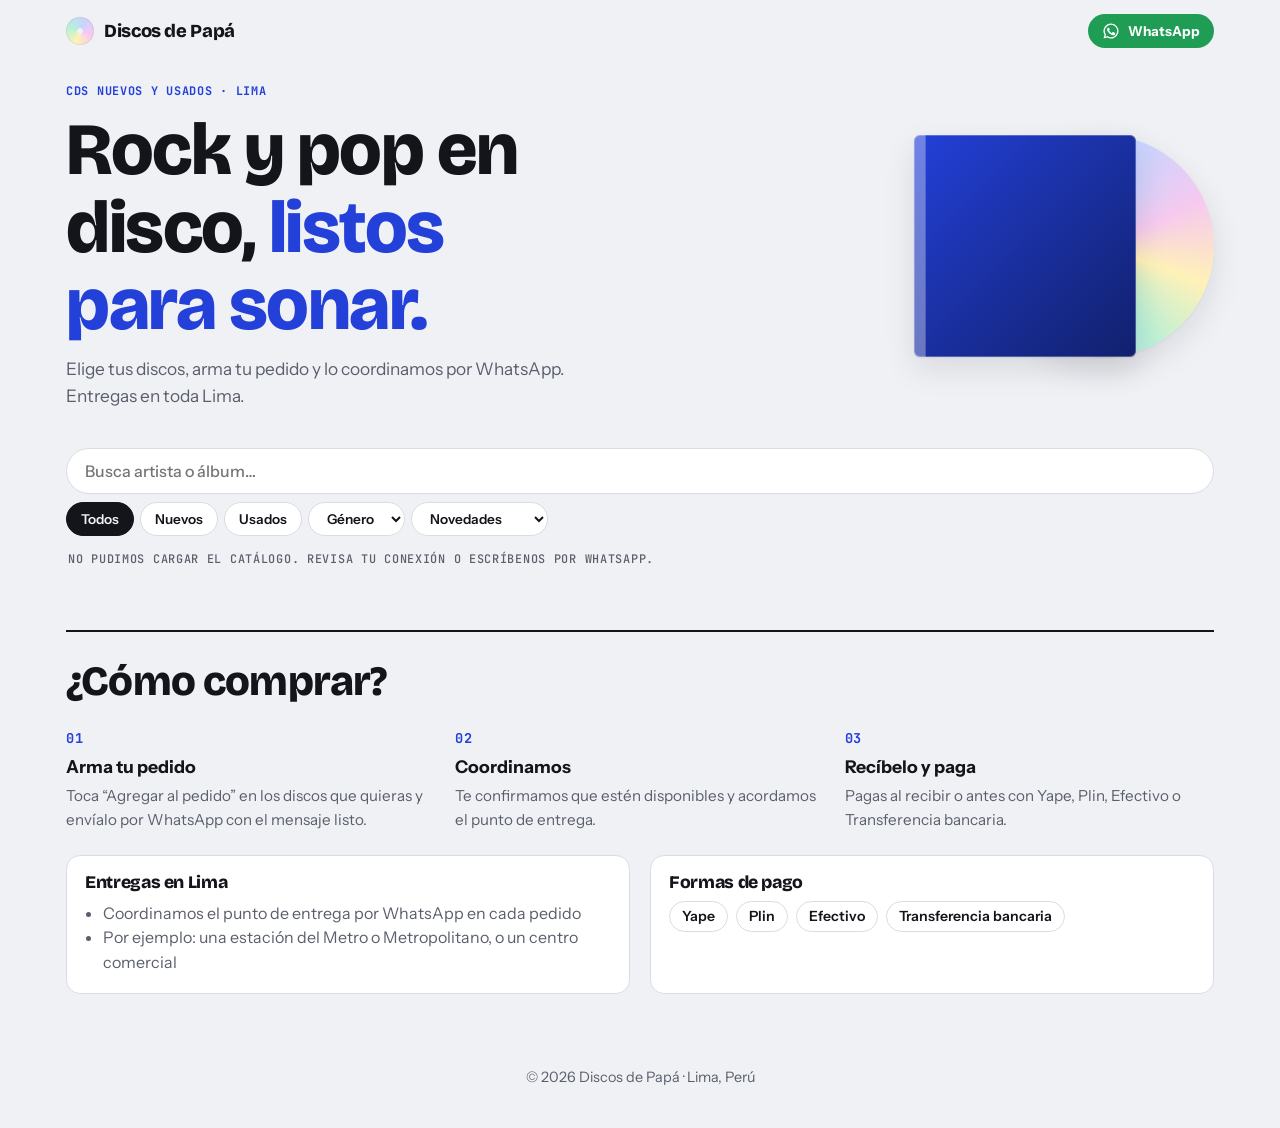
==== index.html @ 07dfa1f9 "Nuevo diseño: tienda limpia con ficha del disco en 3D Co-Authored-By: Claude Opus 5.5 <noreply@anthr" ====
<!doctype html>
<html lang="es">
<head>
  <meta charset="utf-8">
  <meta name="viewport" content="width=device-width, initial-scale=1, viewport-fit=cover">
  <title>Discos de Papá · CDs en Lima</title>
  <meta name="description" content="CDs nuevos y usados de rock y pop en Lima. Arma tu pedido y lo coordinamos por WhatsApp. Yape, Plin, efectivo o transferencia.">
  <link rel="preconnect" href="https://fonts.googleapis.com">
  <link rel="preconnect" href="https://fonts.gstatic.com" crossorigin>
  <link href="https://fonts.googleapis.com/css2?family=Bricolage+Grotesque:opsz,wght@12..96,600;12..96,800&family=Instrument+Sans:wght@400;500;600;700&family=JetBrains+Mono:wght@500;700&display=swap" rel="stylesheet">
  <link rel="stylesheet" href="styles.css">
</head>
<body>

  <!-- ===== BARRA SUPERIOR ===== -->
  <header class="barra">
    <a class="marca" href="./">
      <span class="marca__cd" aria-hidden="true"></span>
      <span id="nombre-tienda">Discos de Papá</span>
    </a>
    <a id="btn-whatsapp-hero" class="btn btn--wa btn--chico" target="_blank" rel="noopener">WhatsApp</a>
  </header>

  <!-- ===== PORTADA ===== -->
  <section class="intro">
    <div class="intro__texto">
      <p class="mono intro__eyebrow">CDs nuevos y usados · Lima</p>
      <h1>Rock y pop en disco, <em>listos para sonar.</em></h1>
      <p id="lema" class="intro__lema"></p>
    </div>
    <!-- Estuche abierto con el CD saliendo: solo decoración -->
    <div class="intro__arte" aria-hidden="true">
      <div class="arte__estuche"></div>
      <div class="arte__cd"></div>
    </div>
  </section>

  <main>
    <!-- ===== BUSCADOR Y FILTROS ===== -->
    <section class="filtros" aria-label="Buscar y filtrar">
      <input id="buscar" type="search" placeholder="Busca artista o álbum…" autocomplete="off" aria-label="Buscar disco">
      <div class="filtros__fila">
        <div class="chips" role="group" aria-label="Estado">
          <button class="chip is-active" data-estado="">Todos</button>
          <button class="chip" data-estado="Nuevo">Nuevos</button>
          <button class="chip" data-estado="Usado">Usados</button>
        </div>
        <select id="genero" aria-label="Género">
          <option value="">Género</option>
        </select>
        <select id="orden" aria-label="Ordenar">
          <option value="novedad">Novedades</option>
          <option value="precio-asc">Precio ↑</option>
          <option value="precio-desc">Precio ↓</option>
          <option value="artista">Artista A–Z</option>
          <option value="anio">Más antiguos</option>
        </select>
      </div>
    </section>
    <p id="contador" class="contador mono"></p>

    <!-- ===== CATÁLOGO ===== -->
    <section id="catalogo" class="catalogo" aria-live="polite"></section>

    <!-- Si no está el disco: el cliente pide que le avisen cuando llegue -->
    <div id="vacio" class="vacio" hidden>
      <h3 id="vacio-titulo">No lo tenemos ahora</h3>
      <p id="vacio-texto">Déjanos tu nombre y te avisamos por WhatsApp apenas llegue.</p>
      <form id="form-aviso" class="aviso">
        <input id="aviso-nombre" placeholder="Tu nombre" autocomplete="given-name" aria-label="Tu nombre">
        <button type="submit" class="btn btn--wa">Avísame cuando llegue</button>
      </form>
    </div>

    <!-- ===== CÓMO COMPRAR ===== -->
    <section class="como" aria-labelledby="como-titulo">
      <h2 id="como-titulo">¿Cómo comprar?</h2>
      <ol class="pasos">
        <li><span class="mono">01</span><strong>Arma tu pedido</strong><p>Toca “Agregar al pedido” en los discos que quieras y envíalo por WhatsApp con el mensaje listo.</p></li>
        <li><span class="mono">02</span><strong>Coordinamos</strong><p>Te confirmamos que estén disponibles y acordamos el punto de entrega.</p></li>
        <li><span class="mono">03</span><strong>Recíbelo y paga</strong><p id="pagos-texto"></p></li>
      </ol>
      <div class="info">
        <div>
          <h3>Entregas en Lima</h3>
          <ul id="puntos"></ul>
        </div>
        <div>
          <h3>Formas de pago</h3>
          <ul id="pagos" class="tags"></ul>
        </div>
      </div>
    </section>
  </main>

  <footer class="pie">
    <p id="pie-nombre"></p>
    <p id="redes" class="redes"></p>
  </footer>

  <!-- ===== FICHA DEL DISCO (con el estuche en 3D) ===== -->
  <dialog id="ficha" class="ficha" aria-labelledby="ficha-album">
    <button type="button" id="ficha-cerrar" class="ficha__cerrar" aria-label="Cerrar">×</button>
    <div class="ficha__escena">
      <div id="escena" class="escena">
        <div id="estuche" class="estuche">
          <div class="cara cara--frente"><div class="tapa" id="tapa-frente"></div><span class="bisagra"></span></div>
          <div class="cara cara--atras">
            <div class="contra">
              <b id="contra-titulo"></b>
              <ol id="contra-canciones"></ol>
              <div class="contra__barras"><span class="barras"></span><span id="contra-codigo" class="mono"></span></div>
            </div>
          </div>
          <div class="cara cara--lomo-izq"><span id="lomo-texto"></span></div>
          <div class="cara cara--lomo-der"></div>
          <div class="cara cara--arriba"></div>
          <div class="cara cara--abajo"></div>
          <div id="cd3d" class="cd3d"><div class="cd3d__disco"><div class="cd3d__etiqueta" id="cd-etiqueta"></div></div></div>
        </div>
      </div>
      <div class="ficha__controles">
        <button type="button" id="btn-girar" class="btn btn--linea btn--chico">Ver contraportada</button>
        <button type="button" id="btn-sacar" class="btn btn--linea btn--chico">Sacar el disco</button>
      </div>
      <p class="ficha__pista mono">Arrastra para girar la caja</p>
    </div>

    <div class="ficha__info">
      <div class="ficha__etiquetas" id="ficha-etiquetas"></div>
      <h2 id="ficha-album"></h2>
      <p id="ficha-artista" class="ficha__artista"></p>
      <dl id="ficha-datos" class="ficha__datos"></dl>
      <p id="ficha-detalle" class="ficha__detalle"></p>
      <div class="ficha__compra">
        <span id="ficha-precio" class="ficha__precio"></span>
        <button type="button" id="ficha-agregar" class="btn btn--agregar"></button>
      </div>
      <a id="ficha-preguntar" class="ficha__preguntar" target="_blank" rel="noopener">Preguntar por este disco en WhatsApp</a>
      <section class="canciones" aria-labelledby="canciones-titulo">
        <h3 id="canciones-titulo">Canciones</h3>
        <p id="canciones-estado" class="canciones__estado"></p>
        <ol id="canciones" class="canciones__lista"></ol>
      </section>
    </div>
  </dialog>

  <!-- ===== MI PEDIDO ===== -->
  <!-- Barra fija que aparece cuando hay discos en el pedido -->
  <div id="barra-pedido" class="barra-pedido" hidden>
    <span><b id="pedido-cuenta"></b><small id="pedido-total"></small></span>
    <button type="button" id="btn-ver-pedido" class="btn btn--wa">Ver mi pedido</button>
  </div>

  <!-- Resumen antes de enviarlo por WhatsApp -->
  <dialog id="resumen" class="resumen" aria-labelledby="resumen-titulo">
    <div class="resumen__cabeza">
      <h2 id="resumen-titulo">Tu pedido</h2>
      <button type="button" id="resumen-cerrar" class="resumen__cerrar" aria-label="Cerrar">×</button>
    </div>
    <ul id="lineas" class="lineas"></ul>
    <div class="total"><span id="total-nota">Total</span><b id="total-monto"></b></div>
    <fieldset id="formas" class="formas">
      <legend>¿Cómo quieres pagar?</legend>
    </fieldset>
    <p class="aviso-pago">Primero te confirmamos por WhatsApp que los discos estén disponibles. Recién ahí pagas, así nunca pagas por uno que ya se vendió.</p>
    <a id="btn-enviar" class="btn btn--wa resumen__enviar" target="_blank" rel="noopener">Enviar pedido por WhatsApp</a>
  </dialog>

  <!-- Orden importante: primero configuración y datos, luego la lógica -->
  <script src="config.js"></script>
  <script src="discos.js"></script>
  <script src="app.js"></script>
</body>
</html>
---- styles.css ----
/* ============================================================
   ESTILOS · tienda de discos limpia y moderna
   Idea: cada disco es un estuche de CD; el precio va como sticker
   amarillo sobre la portada, como en las bateas de una disquería.
   Los colores están en variables: cambias uno aquí y cambia en toda la página.
   ============================================================ */

:root {
  --papel: #eff1f5;        /* fondo: gris frío, como el plástico de un estuche */
  --superficie: #ffffff;
  --tinta: #14151b;
  --tinta-2: #5a5f6c;
  --linea: #d9dce4;
  --cobalto: #2340d9;      /* acento */
  --cobalto-suave: #e2e7ff;
  --sticker: #ffd23f;      /* sticker de precio */
  --sticker-tinta: #1d1700;
  --usado: #c2410c;
  --usado-suave: #ffe8dc;
  --nuevo: #127a4a;
  --nuevo-suave: #d8f3e4;
  --wa: #1f9d55;
  --wa-hover: #188247;
  --velo: rgb(20 21 27 / .55);
  --sombra: 0 1px 2px rgb(20 21 27 / .06), 0 12px 32px rgb(20 21 27 / .10);

  --f-display: "Bricolage Grotesque", "Arial Black", system-ui, sans-serif;
  --f-texto: "Instrument Sans", system-ui, -apple-system, "Segoe UI", sans-serif;
  --f-mono: "JetBrains Mono", ui-monospace, Consolas, monospace;
  --radio: 14px;
  --ancho: 1180px;
}

@media (prefers-color-scheme: dark) {
  :root:not([data-theme="light"]) {
    --papel: #0e0f13; --superficie: #17181f; --tinta: #eef0f4; --tinta-2: #a2a7b4; --linea: #2b2d37;
    --cobalto: #8ea2ff; --cobalto-suave: #1c2352;
    --usado: #ff9a6b; --usado-suave: #3a1d10; --nuevo: #5fd394; --nuevo-suave: #10301f;
    --velo: rgb(0 0 0 / .7);
    --sombra: 0 1px 2px rgb(0 0 0 / .4), 0 12px 32px rgb(0 0 0 / .4);
    color-scheme: dark;
  }
}
:root[data-theme="dark"] {
  --papel: #0e0f13; --superficie: #17181f; --tinta: #eef0f4; --tinta-2: #a2a7b4; --linea: #2b2d37;
  --cobalto: #8ea2ff; --cobalto-suave: #1c2352;
  --usado: #ff9a6b; --usado-suave: #3a1d10; --nuevo: #5fd394; --nuevo-suave: #10301f;
  --velo: rgb(0 0 0 / .7);
  --sombra: 0 1px 2px rgb(0 0 0 / .4), 0 12px 32px rgb(0 0 0 / .4);
  color-scheme: dark;
}

* { box-sizing: border-box; }
[hidden] { display: none !important; }

body {
  margin: 0;
  background: var(--papel);
  color: var(--tinta);
  font: 400 1rem/1.55 var(--f-texto);
}
h1, h2, h3 { font-family: var(--f-display); font-weight: 800; line-height: 1.05; letter-spacing: -.02em; text-wrap: balance; margin: 0; }
p { margin: 0; }
:focus-visible { outline: 3px solid var(--cobalto); outline-offset: 2px; border-radius: 6px; }
.mono { font-family: var(--f-mono); font-size: .74rem; font-weight: 500; letter-spacing: .06em; text-transform: uppercase; }

/* ---------- Botones ---------- */
.btn {
  display: inline-flex;
  align-items: center;
  justify-content: center;
  gap: 8px;
  border: 0;
  border-radius: 999px;
  padding: 12px 20px;
  font: 700 .95rem var(--f-texto);
  text-decoration: none;
  cursor: pointer;
  white-space: nowrap;
}
.btn--chico { padding: 8px 14px; font-size: .85rem; }
.btn--wa { background: var(--wa); color: #fff; }
.btn--wa:hover { background: var(--wa-hover); }
.btn--wa::before {
  content: "";
  width: 18px; height: 18px;
  flex: 0 0 auto;
  background: currentColor;
  -webkit-mask: url("data:image/svg+xml,%3Csvg xmlns='http://www.w3.org/2000/svg' viewBox='0 0 24 24'%3E%3Cpath d='M12 2a10 10 0 0 0-8.6 15.1L2 22l5-1.3A10 10 0 1 0 12 2Zm0 18.2a8.2 8.2 0 0 1-4.2-1.2l-.3-.2-3 .8.8-2.9-.2-.3A8.2 8.2 0 1 1 12 20.2Zm4.5-6.1c-.2-.1-1.5-.7-1.7-.8-.2-.1-.4-.1-.6.1l-.8 1c-.1.2-.3.2-.5.1a6.7 6.7 0 0 1-3.3-2.9c-.2-.4.2-.4.7-1.3.1-.2 0-.3 0-.4l-.8-1.8c-.2-.5-.4-.4-.6-.4h-.5a1 1 0 0 0-.7.3 3 3 0 0 0-.9 2.2 5.2 5.2 0 0 0 1.1 2.8 11.9 11.9 0 0 0 4.6 4c1.7.7 2.4.8 3.2.7.5-.1 1.5-.6 1.8-1.2.2-.6.2-1.1.1-1.2l-.3-.3Z'/%3E%3C/svg%3E") center / contain no-repeat;
          mask: url("data:image/svg+xml,%3Csvg xmlns='http://www.w3.org/2000/svg' viewBox='0 0 24 24'%3E%3Cpath d='M12 2a10 10 0 0 0-8.6 15.1L2 22l5-1.3A10 10 0 1 0 12 2Zm0 18.2a8.2 8.2 0 0 1-4.2-1.2l-.3-.2-3 .8.8-2.9-.2-.3A8.2 8.2 0 1 1 12 20.2Zm4.5-6.1c-.2-.1-1.5-.7-1.7-.8-.2-.1-.4-.1-.6.1l-.8 1c-.1.2-.3.2-.5.1a6.7 6.7 0 0 1-3.3-2.9c-.2-.4.2-.4.7-1.3.1-.2 0-.3 0-.4l-.8-1.8c-.2-.5-.4-.4-.6-.4h-.5a1 1 0 0 0-.7.3 3 3 0 0 0-.9 2.2 5.2 5.2 0 0 0 1.1 2.8 11.9 11.9 0 0 0 4.6 4c1.7.7 2.4.8 3.2.7.5-.1 1.5-.6 1.8-1.2.2-.6.2-1.1.1-1.2l-.3-.3Z'/%3E%3C/svg%3E") center / contain no-repeat;
}
.btn--linea { background: transparent; color: var(--tinta); box-shadow: inset 0 0 0 1.5px var(--linea); }
.btn--linea:hover { box-shadow: inset 0 0 0 1.5px var(--tinta); }
.btn--agregar { background: var(--tinta); color: var(--papel); }
.btn--agregar[aria-pressed="true"] { background: var(--nuevo); color: #fff; }

/* ---------- Barra superior ---------- */
.barra {
  max-width: var(--ancho);
  margin: 0 auto;
  padding: 14px 16px;
  display: flex;
  align-items: center;
  justify-content: space-between;
  gap: 12px;
}
.marca { display: flex; align-items: center; gap: 10px; color: var(--tinta); text-decoration: none; font: 800 1.15rem var(--f-display); letter-spacing: -.02em; }
.marca__cd {
  width: 28px; height: 28px; border-radius: 50%;
  background:
    radial-gradient(circle, var(--papel) 0 14%, transparent 15%),
    conic-gradient(from 20deg, #c8d4ff, #f6c9ef, #fff1b8, #b7f0d8, #c8d4ff);
  box-shadow: inset 0 0 0 1px rgb(0 0 0 / .08);
}

/* ---------- Portada ---------- */
.intro {
  max-width: var(--ancho);
  margin: 0 auto;
  padding: 20px 16px 28px;
  display: grid;
  grid-template-columns: minmax(0, 1fr) auto;
  gap: 32px;
  align-items: center;
}
.intro__texto { display: grid; gap: 12px; min-width: 0; }
.intro__eyebrow { color: var(--cobalto); font-weight: 700; }
.intro h1 { font-size: clamp(2.2rem, 6.4vw, 4.6rem); max-width: 14ch; }
.intro h1 em { font-style: normal; color: var(--cobalto); }
.intro__lema { color: var(--tinta-2); font-size: 1.08rem; max-width: 46ch; }

/* Estuche con el CD asomándose (decorativo) */
.intro__arte { position: relative; width: clamp(150px, 28vw, 300px); aspect-ratio: 1.35; }
.arte__estuche, .arte__cd { position: absolute; top: 0; aspect-ratio: 1; height: 100%; }
.arte__estuche {
  left: 0; z-index: 1; border-radius: 6px;
  background:
    linear-gradient(90deg, rgb(255 255 255 / .35) 0 5%, transparent 5.5%),
    linear-gradient(135deg, var(--cobalto), color-mix(in srgb, var(--cobalto) 50%, #000));
  box-shadow: var(--sombra), inset 0 0 0 1px rgb(255 255 255 / .25);
}
.arte__cd {
  right: 0; border-radius: 50%;
  background:
    radial-gradient(circle, var(--papel) 0 7%, rgb(255 255 255 / .8) 7.5% 9%, transparent 9.5%),
    radial-gradient(circle, transparent 0 15%, rgb(255 255 255 / .5) 15.5% 16.5%, transparent 17%),
    conic-gradient(from 20deg, #c8d4ff, #f6c9ef, #fff1b8, #b7f0d8, #b9d3ff, #f2c4ff, #ffe7a8, #bdf2e4, #c8d4ff);
  box-shadow: var(--sombra);
  animation: girar 10s linear infinite;
}
@keyframes girar { to { transform: rotate(360deg); } }

/* ---------- Filtros ---------- */
main { max-width: var(--ancho); margin: 0 auto; padding-inline: 16px; }

.filtros {
  position: sticky;
  top: env(safe-area-inset-top, 0px);
  z-index: 5;
  display: grid;
  gap: 8px;
  padding-block: 10px;
  background: var(--papel);
}
#buscar {
  width: 100%;
  padding: 12px 18px;
  font: 500 1rem var(--f-texto);
  color: var(--tinta);
  background: var(--superficie);
  border: 1.5px solid var(--linea);
  border-radius: 999px;
  outline: none;
}
#buscar:focus { border-color: var(--cobalto); }
/* En el celular la fila de filtros se desliza de lado en vez de ocupar media pantalla */
.filtros__fila { display: flex; gap: 6px; overflow-x: auto; scrollbar-width: none; }
.filtros__fila::-webkit-scrollbar { display: none; }
.chips { display: flex; gap: 6px; }
.chip, select {
  flex: 0 0 auto;
  font: 600 .85rem var(--f-texto);
  color: var(--tinta);
  background: var(--superficie);
  border: 1.5px solid var(--linea);
  border-radius: 999px;
  padding: 7px 14px;
  cursor: pointer;
}
.chip.is-active { background: var(--tinta); color: var(--papel); border-color: var(--tinta); }
.contador { color: var(--tinta-2); padding: 4px 2px 0; }

/* ---------- Catálogo ---------- */
.catalogo {
  display: grid;
  grid-template-columns: repeat(auto-fill, minmax(190px, 1fr));
  gap: 28px 18px;
  padding-block: 14px 48px;
}

.disco { display: flex; flex-direction: column; gap: 10px; min-width: 0; }

/* El estuche: la portada con el CD escondido detrás */
.disco__abrir {
  position: relative;
  display: block;
  padding: 0;
  border: 0;
  background: none;
  cursor: pointer;
  text-align: left;
}
.disco__cd {
  position: absolute;
  inset: 4%;
  border-radius: 50%;
  background:
    radial-gradient(circle, var(--papel) 0 8%, transparent 8.5%),
    conic-gradient(from 20deg, #c8d4ff, #f6c9ef, #fff1b8, #b7f0d8, #c8d4ff, #f2c4ff, #ffe7a8, #c8d4ff);
  transition: transform .35s ease;
}
.disco__abrir:hover .disco__cd, .disco__abrir:focus-visible .disco__cd { transform: translateX(16%) rotate(40deg); }

.portada {
  position: relative;
  aspect-ratio: 1;
  max-width: 100%;
  display: grid;
  place-items: center;
  padding: 14px;
  overflow: hidden;
  border-radius: 4px;
  text-align: center;
  color: #fff;
  font: 800 1.05rem/1.1 var(--f-display);
  /* --h lo pone app.js para que cada portada provisional tenga su color */
  background: linear-gradient(135deg, hsl(var(--h, 220) 55% 45%), hsl(calc(var(--h, 220) + 40) 50% 22%));
  box-shadow: 0 1px 2px rgb(0 0 0 / .1), 0 8px 20px rgb(20 21 27 / .14);
  transition: transform .35s ease;
}
/* Brillo del plástico y bisagra del estuche */
.portada::after {
  content: "";
  position: absolute;
  inset: 0;
  z-index: 2;
  background:
    linear-gradient(90deg, rgb(255 255 255 / .22) 0 4%, rgb(0 0 0 / .12) 4% 4.6%, transparent 4.6%),
    linear-gradient(125deg, rgb(255 255 255 / .22), transparent 38%);
  pointer-events: none;
}
.disco__abrir:hover .portada { transform: translateX(-4%); }
.portada img {
  position: absolute;
  inset: 0;
  width: 100%;
  height: 100%;
  object-fit: cover;
  opacity: 0;
  transition: opacity .3s;
}
.portada img.is-loaded { opacity: 1; }

.etiquetas { position: absolute; top: 8px; left: 12%; z-index: 3; display: flex; gap: 4px; }
.etq {
  font: 700 .62rem var(--f-mono);
  letter-spacing: .05em;
  text-transform: uppercase;
  padding: 3px 7px;
  border-radius: 6px;
}
.etq--nuevo { background: var(--nuevo-suave); color: var(--nuevo); }
.etq--usado { background: var(--usado-suave); color: var(--usado); }
.etq--novedad { background: var(--sticker); color: var(--sticker-tinta); }

/* Sticker de precio, como el de las disquerías */
.sticker {
  position: absolute;
  right: 8px;
  bottom: 8px;
  z-index: 3;
  min-width: 56px;
  height: 56px;
  padding: 0 6px;
  border-radius: 50%;
  display: grid;
  place-items: center;
  background: var(--sticker);
  color: var(--sticker-tinta);
  font: 800 .95rem var(--f-display);
  letter-spacing: -.02em;
  transform: rotate(-8deg);
  box-shadow: 0 3px 8px rgb(0 0 0 / .25);
}
.sticker--consultar { font: 700 .56rem var(--f-mono); text-transform: uppercase; letter-spacing: .02em; }

.disco__info { display: grid; gap: 2px; min-width: 0; }
.disco__album {
  margin: 0;
  font: 700 1rem/1.25 var(--f-texto);
  letter-spacing: 0;
  cursor: pointer;
}
.disco__artista { color: var(--tinta-2); font-size: .9rem; }
.disco__meta { color: var(--tinta-2); margin-top: 2px; }
.disco .btn--agregar { width: 100%; padding: 10px 14px; font-size: .88rem; }

.vacio { text-align: center; padding: 24px 0 56px; color: var(--tinta-2); display: grid; gap: 10px; justify-items: center; }
.vacio h3 { color: var(--tinta); font-size: 1.5rem; }
.aviso { display: flex; flex-wrap: wrap; justify-content: center; gap: 10px; margin-top: 4px; }
.aviso input {
  flex: 0 1 240px;
  padding: 12px 16px;
  font: 500 1rem var(--f-texto);
  color: var(--tinta);
  background: var(--superficie);
  border: 1.5px solid var(--linea);
  border-radius: 999px;
}

/* ---------- Cómo comprar ---------- */
.como {
  border-top: 2px solid var(--tinta);
  padding-block: 28px 8px;
  margin-bottom: 40px;
  display: grid;
  gap: 24px;
}
.como h2 { font-size: clamp(1.8rem, 4vw, 2.6rem); }
.pasos {
  list-style: none;
  padding: 0;
  margin: 0;
  display: grid;
  grid-template-columns: repeat(auto-fit, minmax(220px, 1fr));
  gap: 20px;
}
.pasos li { display: grid; gap: 4px; align-content: start; }
.pasos span { color: var(--cobalto); font-weight: 700; font-size: .85rem; }
.pasos strong { font-size: 1.1rem; }
.pasos p { color: var(--tinta-2); font-size: .95rem; }

.info { display: grid; grid-template-columns: repeat(auto-fit, minmax(240px, 1fr)); gap: 20px; }
.info > div { background: var(--superficie); border: 1px solid var(--linea); border-radius: var(--radio); padding: 18px; }
.info h3 { font-size: 1.1rem; margin-bottom: 8px; }
.info ul { margin: 0; padding-left: 18px; color: var(--tinta-2); }
.tags { list-style: none; padding: 0 !important; display: flex; flex-wrap: wrap; gap: 8px; }
.tags li {
  border: 1.5px solid var(--linea);
  border-radius: 999px;
  padding: 4px 12px;
  font-weight: 600;
  font-size: .88rem;
  color: var(--tinta);
}

/* ---------- Pie ---------- */
.pie { text-align: center; padding: 24px 16px 40px; color: var(--tinta-2); font-size: .9rem; }
.redes a { color: var(--cobalto); font-weight: 600; margin: 0 8px; }

/* ============================================================
   FICHA DEL DISCO con el estuche en 3D
   ============================================================ */
.ficha {
  width: min(980px, calc(100% - 24px));
  max-height: calc(100% - 24px);
  border: 0;
  border-radius: 22px;
  padding: 0;
  background: var(--superficie);
  color: var(--tinta);
  box-shadow: var(--sombra);
}
.ficha[open] { display: grid; grid-template-columns: minmax(0, 1fr) minmax(0, 1fr); }
.ficha::backdrop { background: var(--velo); backdrop-filter: blur(4px); }
.ficha__cerrar {
  position: absolute; top: 10px; right: 12px; z-index: 10;
  width: 40px; height: 40px; border-radius: 50%;
  border: 0; background: var(--superficie); color: var(--tinta);
  font-size: 1.6rem; line-height: 1; cursor: pointer;
  box-shadow: 0 0 0 1px var(--linea);
}

.ficha__escena {
  background:
    radial-gradient(circle at 50% 45%, color-mix(in srgb, var(--cobalto) 22%, var(--papel)), var(--papel) 70%);
  display: grid;
  justify-items: center;
  align-content: center;
  gap: 14px;
  padding: 48px 20px 20px;
  min-width: 0;
  overflow: hidden;
}
.ficha__controles { display: flex; flex-wrap: wrap; justify-content: center; gap: 8px; position: relative; z-index: 2; }
.ficha__pista { color: var(--tinta-2); }

/* --w = lado del estuche, --d = grosor */
.escena {
  --w: min(330px, 62vw);
  --d: 16px;
  width: var(--w);
  height: var(--w);
  perspective: 1100px;
  touch-action: none;
  cursor: grab;
  user-select: none;
}
.escena:active { cursor: grabbing; }
.estuche {
  position: relative;
  width: 100%;
  height: 100%;
  transform-style: preserve-3d;
  transform: rotateX(var(--rx, -8deg)) rotateY(var(--ry, -24deg));
  transition: transform .6s cubic-bezier(.2, .7, .2, 1);
}
.estuche.arrastrando { transition: none; }
.cara { position: absolute; backface-visibility: hidden; }
.cara--frente, .cara--atras { inset: 0; border-radius: 3px; overflow: hidden; }
.cara--frente { transform: translateZ(calc(var(--d) / 2)); }
.cara--atras  { transform: rotateY(180deg) translateZ(calc(var(--d) / 2)); background: #101116; color: #e9ebf1; }
.cara--lomo-izq, .cara--lomo-der {
  top: 0; width: var(--d); height: 100%; left: calc(50% - var(--d) / 2);
  background: linear-gradient(90deg, #1b1c22, #2d2f38, #1b1c22);
}
.cara--lomo-izq { transform: rotateY(-90deg) translateZ(calc(var(--w) / 2)); display: grid; place-items: center; }
.cara--lomo-der { transform: rotateY(90deg) translateZ(calc(var(--w) / 2)); background: linear-gradient(90deg, #c9ccd6, #f4f5f8, #c9ccd6); }
.cara--lomo-izq span {
  writing-mode: vertical-rl;
  transform: rotate(180deg);
  font: 700 .55rem var(--f-mono);
  letter-spacing: .08em;
  text-transform: uppercase;
  color: #e9ebf1;
  white-space: nowrap;
  overflow: hidden;
  max-height: 94%;
}
.cara--arriba, .cara--abajo {
  left: 0; width: 100%; height: var(--d); top: calc(50% - var(--d) / 2);
  background: linear-gradient(#c9ccd6, #f4f5f8, #c9ccd6);
}
.cara--arriba { transform: rotateX(90deg) translateZ(calc(var(--w) / 2)); }
.cara--abajo  { transform: rotateX(-90deg) translateZ(calc(var(--w) / 2)); }

.tapa {
  position: absolute; inset: 0;
  display: grid; place-items: center; padding: 20px; text-align: center;
  color: #fff; font: 800 1.4rem/1.1 var(--f-display);
  background: linear-gradient(135deg, hsl(var(--h, 220) 55% 45%), hsl(calc(var(--h, 220) + 40) 50% 22%)) center / cover no-repeat;
}
.tapa.con-imagen { font-size: 0; }
.cara--frente::after { /* plástico brillante */
  content: ""; position: absolute; inset: 0; pointer-events: none;
  background: linear-gradient(120deg, rgb(255 255 255 / .38), transparent 32%, transparent 62%, rgb(255 255 255 / .14));
}
.bisagra {
  position: absolute; left: 0; top: 0; bottom: 0; width: 6%; z-index: 1;
  background: linear-gradient(90deg, rgb(255 255 255 / .45), rgb(255 255 255 / .15) 70%, rgb(0 0 0 / .25));
}

/* Contraportada: canciones y código de barras, como un CD de verdad */
.contra { position: absolute; inset: 0; padding: 7% 8%; display: flex; flex-direction: column; gap: 6px; }
.contra b { font: 800 .9rem/1.1 var(--f-display); }
.contra ol {
  margin: 0; padding-left: 16px; flex: 1; overflow: hidden;
  font: 500 .52rem/1.5 var(--f-mono); letter-spacing: .02em; color: #b8bcc8;
  columns: 2; column-gap: 12px;
}
.contra__barras { align-self: flex-end; background: #fff; color: #111; padding: 4px 6px 2px; border-radius: 2px; display: grid; justify-items: center; gap: 1px; }
.contra__barras .mono { font-size: .45rem; letter-spacing: .1em; }
.barras {
  display: block; width: 64px; height: 22px;
  background: repeating-linear-gradient(90deg, #111 0 2px, transparent 2px 3px, #111 3px 4px, transparent 4px 6px, #111 6px 9px, transparent 9px 10px);
}

/* El CD dentro del estuche */
.cd3d {
  position: absolute; inset: 3%;
  transform: translateZ(0);
  transition: transform .8s cubic-bezier(.2, .7, .2, 1);
}
.cd3d.fuera { transform: translateX(62%) translateZ(0); }
.cd3d__disco {
  width: 100%; height: 100%; border-radius: 50%;
  background:
    radial-gradient(circle, transparent 0 7%, rgb(255 255 255 / .85) 7.5% 9%, transparent 9.5% 97%, rgb(255 255 255 / .6) 97.5%),
    conic-gradient(from 20deg, #c8d4ff, #f6c9ef, #fff1b8, #b7f0d8, #b9d3ff, #f2c4ff, #ffe7a8, #bdf2e4, #c8d4ff);
  box-shadow: 0 6px 20px rgb(0 0 0 / .3);
  display: grid; place-items: center;
}
.cd3d.fuera .cd3d__disco { animation: girar 3s linear infinite; }
/* Etiqueta impresa del CD con la portada, y el agujero al centro */
.cd3d__etiqueta {
  width: 58%; aspect-ratio: 1; border-radius: 50%;
  background: hsl(var(--h, 220) 50% 40%) center / cover no-repeat;
  -webkit-mask: radial-gradient(circle, transparent 0 13%, #000 13.5%);
          mask: radial-gradient(circle, transparent 0 13%, #000 13.5%);
}

/* Datos del disco */
.ficha__info { padding: 48px 32px 32px; display: flex; flex-direction: column; gap: 12px; min-width: 0; overflow-y: auto; }
.ficha__etiquetas { display: flex; gap: 6px; }
.ficha__info h2 { font-size: clamp(1.8rem, 4vw, 2.8rem); }
.ficha__artista { font-size: 1.15rem; color: var(--tinta-2); font-weight: 600; margin-top: -4px; }
.ficha__datos { display: flex; flex-wrap: wrap; gap: 8px 20px; margin: 4px 0 0; }
.ficha__datos div { display: grid; }
.ficha__datos dt { font: 500 .66rem var(--f-mono); letter-spacing: .08em; text-transform: uppercase; color: var(--tinta-2); }
.ficha__datos dd { margin: 0; font-weight: 600; font-variant-numeric: tabular-nums; }
.ficha__detalle { font-style: italic; color: var(--tinta-2); }
.ficha__compra {
  display: flex; align-items: center; justify-content: space-between; gap: 16px; flex-wrap: wrap;
  padding-block: 14px; border-block: 1px solid var(--linea); margin-top: 6px;
}
.ficha__precio { font: 800 2rem var(--f-display); letter-spacing: -.03em; }
.ficha__precio--consultar { font: 700 1rem var(--f-texto); color: var(--tinta-2); }
.ficha__preguntar { color: var(--cobalto); font-weight: 600; font-size: .92rem; }

.canciones { display: grid; gap: 8px; margin-top: 8px; }
.canciones h3 { font-size: 1.15rem; }
.canciones__estado { color: var(--tinta-2); font-size: .9rem; }
.canciones__lista { list-style: none; margin: 0; padding: 0; counter-reset: pista; }
.canciones__lista li {
  counter-increment: pista;
  display: grid;
  grid-template-columns: 2.4ch minmax(0, 1fr) auto;
  gap: 12px;
  padding: 7px 0;
  border-top: 1px solid var(--linea);
  font-size: .93rem;
}
.canciones__lista li::before { content: counter(pista); font: 500 .8rem var(--f-mono); color: var(--tinta-2); padding-top: 2px; }
.canciones__lista span:last-child { font: 500 .8rem var(--f-mono); color: var(--tinta-2); font-variant-numeric: tabular-nums; padding-top: 2px; }

/* ---------- Mi pedido ---------- */
body.con-pedido { padding-bottom: 90px; } /* para que la barra no tape el pie */
.barra-pedido {
  position: fixed;
  left: 50%;
  bottom: calc(14px + env(safe-area-inset-bottom, 0px));
  transform: translateX(-50%);
  width: min(560px, calc(100% - 24px));
  z-index: 10;
  display: flex;
  align-items: center;
  justify-content: space-between;
  gap: 12px;
  padding: 10px 10px 10px 18px;
  background: var(--tinta);
  color: var(--papel);
  border-radius: 18px;
  box-shadow: 0 10px 30px rgb(0 0 0 / .3);
}
.barra-pedido .btn { flex: 0 0 auto; }
.barra-pedido b { display: block; }
.barra-pedido small { opacity: .7; font-size: .85rem; }

.resumen {
  width: min(480px, calc(100% - 24px));
  max-height: calc(100% - 24px);
  border: 0;
  border-radius: 22px;
  padding: 22px;
  background: var(--superficie);
  color: var(--tinta);
  box-shadow: var(--sombra);
}
.resumen::backdrop { background: var(--velo); backdrop-filter: blur(4px); }
.resumen__cabeza { display: flex; justify-content: space-between; align-items: center; margin-bottom: 14px; }
.resumen__cabeza h2 { font-size: 1.6rem; }
.resumen__cerrar { border: 0; background: none; color: var(--tinta); font-size: 1.8rem; line-height: 1; cursor: pointer; padding: 0 4px; }
.lineas { list-style: none; margin: 0; padding: 0; display: grid; gap: 8px; }
.lineas li {
  display: grid;
  grid-template-columns: minmax(0, 1fr) auto auto;
  gap: 10px;
  align-items: center;
  padding: 10px 12px;
  background: var(--papel);
  border-radius: 12px;
}
.lineas b { display: block; font-size: .95rem; line-height: 1.25; }
.lineas small { color: var(--tinta-2); font-size: .82rem; }
.lineas .monto { font-weight: 700; white-space: nowrap; font-variant-numeric: tabular-nums; }
.quitar { border: 0; background: none; color: var(--tinta-2); font-size: 1.3rem; cursor: pointer; padding: 2px 6px; }
.total {
  display: flex;
  justify-content: space-between;
  align-items: baseline;
  margin: 14px 0;
  padding-top: 10px;
  border-top: 2px solid var(--tinta);
}
.total span { color: var(--tinta-2); font-size: .9rem; }
.total b { font: 800 1.6rem var(--f-display); }
.formas { border: 0; margin: 0 0 12px; padding: 0; display: grid; gap: 6px; }
.formas legend { font-weight: 700; margin-bottom: 6px; }
.formas label {
  display: flex;
  align-items: center;
  gap: 10px;
  padding: 10px 12px;
  border: 1.5px solid var(--linea);
  border-radius: 12px;
  cursor: pointer;
}
.formas label:has(input:checked) { border-color: var(--cobalto); background: var(--cobalto-suave); }
.formas input { accent-color: var(--cobalto); width: 18px; height: 18px; margin: 0; }
.aviso-pago {
  margin: 0 0 14px;
  padding: 10px 12px;
  font-size: .85rem;
  color: var(--tinta-2);
  border: 1px dashed var(--linea);
  border-radius: 10px;
}
.resumen__enviar { width: 100%; }

/* ---------- Celular ---------- */
@media (max-width: 760px) {
  .ficha { width: 100%; max-width: 100%; max-height: 100%; height: 100%; border-radius: 0; margin: 0; }
  .ficha[open] { display: block; overflow-y: auto; }
  .ficha__escena { padding: 56px 16px 18px; }
  .ficha__info { padding: 22px 18px 40px; overflow: visible; }
}
@media (max-width: 560px) {
  .intro { grid-template-columns: minmax(0, 1fr); gap: 0; padding-bottom: 12px; }
  .intro__arte { display: none; }
  .catalogo { grid-template-columns: repeat(2, minmax(0, 1fr)); gap: 22px 12px; }
  .sticker { min-width: 48px; height: 48px; font-size: .82rem; right: 6px; bottom: 6px; }
}
@media (prefers-reduced-motion: reduce) {
  .arte__cd, .cd3d.fuera .cd3d__disco { animation: none; }
  .estuche, .cd3d, .disco__cd, .portada { transition: none; }
}
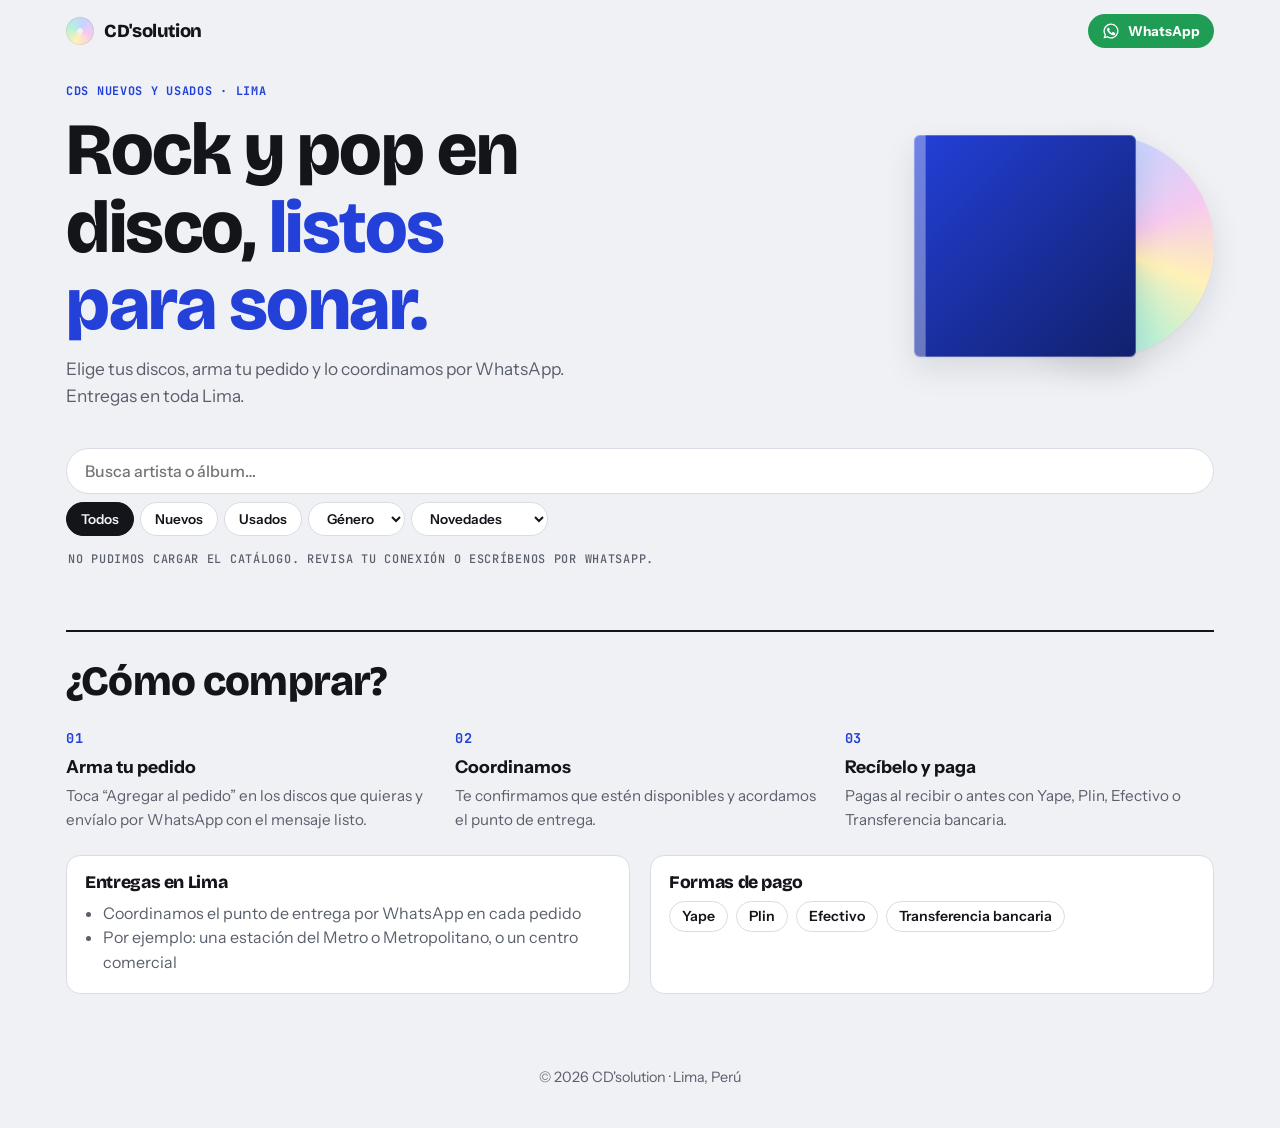
==== commit 64bd90b4: "Nombre de la tienda: CD'solution Co-Authored-By: Claude Opus 5.5 <noreply@anthropic.com>" ====
--- a/index.html
+++ b/index.html
@@ -3,7 +3,7 @@
 <head>
   <meta charset="utf-8">
   <meta name="viewport" content="width=device-width, initial-scale=1, viewport-fit=cover">
-  <title>Discos de Papá · CDs en Lima</title>
+  <title>CD'solution · CDs en Lima</title>
   <meta name="description" content="CDs nuevos y usados de rock y pop en Lima. Arma tu pedido y lo coordinamos por WhatsApp. Yape, Plin, efectivo o transferencia.">
   <link rel="preconnect" href="https://fonts.googleapis.com">
   <link rel="preconnect" href="https://fonts.gstatic.com" crossorigin>
@@ -16,7 +16,7 @@
   <header class="barra">
     <a class="marca" href="./">
       <span class="marca__cd" aria-hidden="true"></span>
-      <span id="nombre-tienda">Discos de Papá</span>
+      <span id="nombre-tienda">CD'solution</span>
     </a>
     <a id="btn-whatsapp-hero" class="btn btn--wa btn--chico" target="_blank" rel="noopener">WhatsApp</a>
   </header>
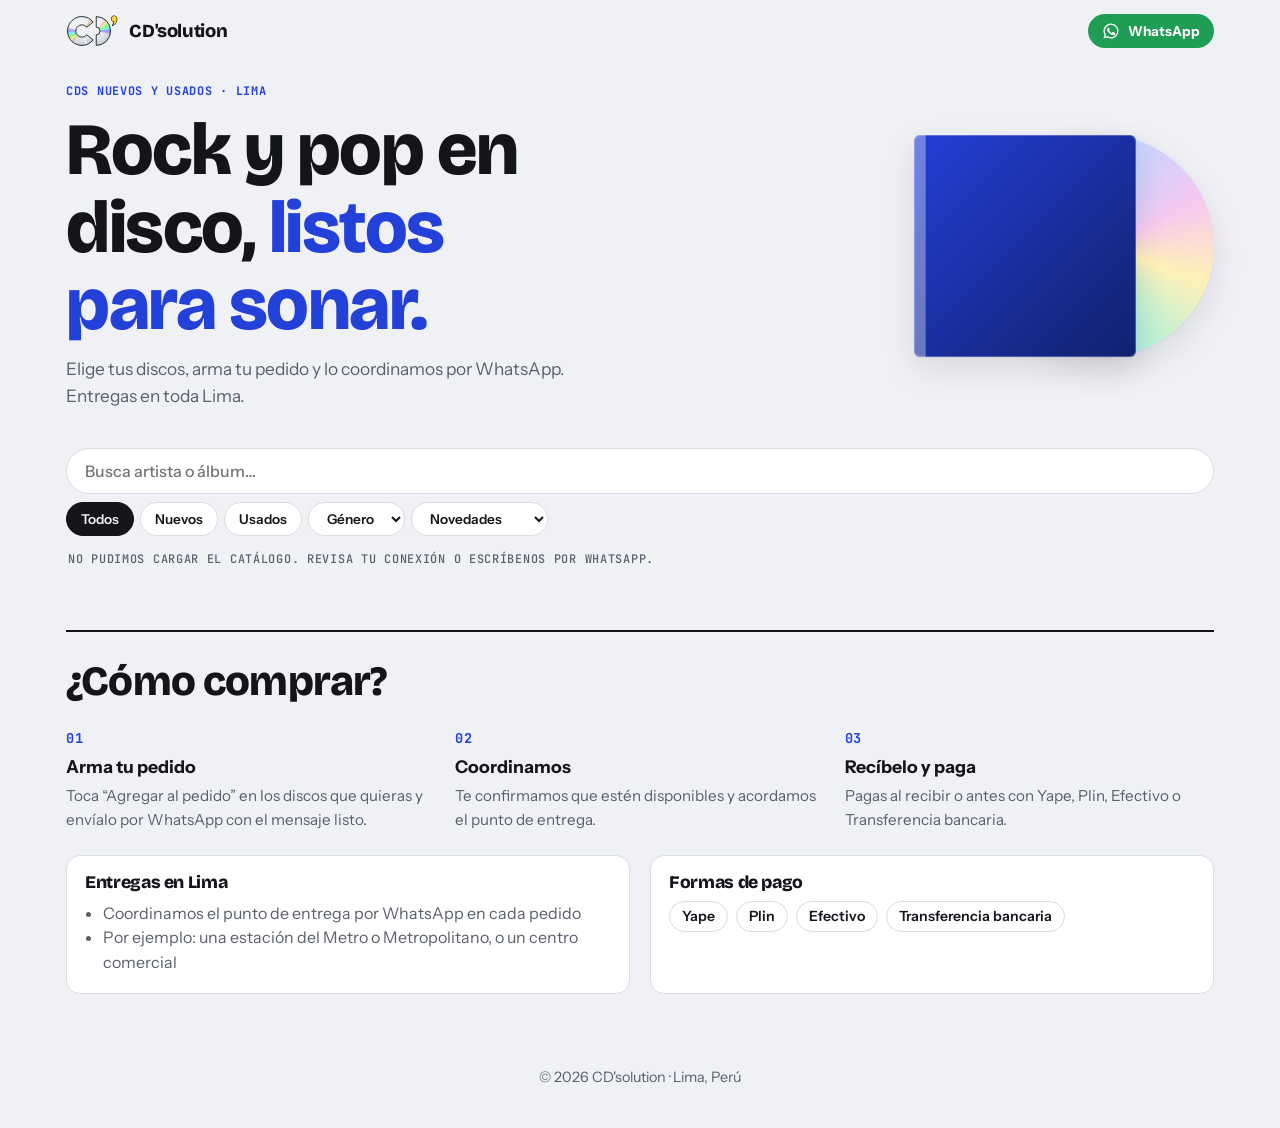
==== commit ab3766ff: "Logo de CD'solution en la cabecera y como ícono Co-Authored-By: Claude Opus 5.5 <noreply@anthropic.c" ====
--- a/index.html
+++ b/index.html
@@ -8,6 +8,7 @@
   <link rel="preconnect" href="https://fonts.googleapis.com">
   <link rel="preconnect" href="https://fonts.gstatic.com" crossorigin>
   <link href="https://fonts.googleapis.com/css2?family=Bricolage+Grotesque:opsz,wght@12..96,600;12..96,800&family=Instrument+Sans:wght@400;500;600;700&family=JetBrains+Mono:wght@500;700&display=swap" rel="stylesheet">
+  <link rel="icon" href="marca.svg" type="image/svg+xml">
   <link rel="stylesheet" href="styles.css">
 </head>
 <body>
@@ -15,7 +16,7 @@
   <!-- ===== BARRA SUPERIOR ===== -->
   <header class="barra">
     <a class="marca" href="./">
-      <span class="marca__cd" aria-hidden="true"></span>
+      <img class="marca__logo" src="marca.svg" alt="" width="56" height="34">
       <span id="nombre-tienda">CD'solution</span>
     </a>
     <a id="btn-whatsapp-hero" class="btn btn--wa btn--chico" target="_blank" rel="noopener">WhatsApp</a>
--- a/styles.css
+++ b/styles.css
@@ -105,13 +105,7 @@
   gap: 12px;
 }
 .marca { display: flex; align-items: center; gap: 10px; color: var(--tinta); text-decoration: none; font: 800 1.15rem var(--f-display); letter-spacing: -.02em; }
-.marca__cd {
-  width: 28px; height: 28px; border-radius: 50%;
-  background:
-    radial-gradient(circle, var(--papel) 0 14%, transparent 15%),
-    conic-gradient(from 20deg, #c8d4ff, #f6c9ef, #fff1b8, #b7f0d8, #c8d4ff);
-  box-shadow: inset 0 0 0 1px rgb(0 0 0 / .08);
-}
+.marca__logo { height: 34px; width: auto; }
 
 /* ---------- Portada ---------- */
 .intro {
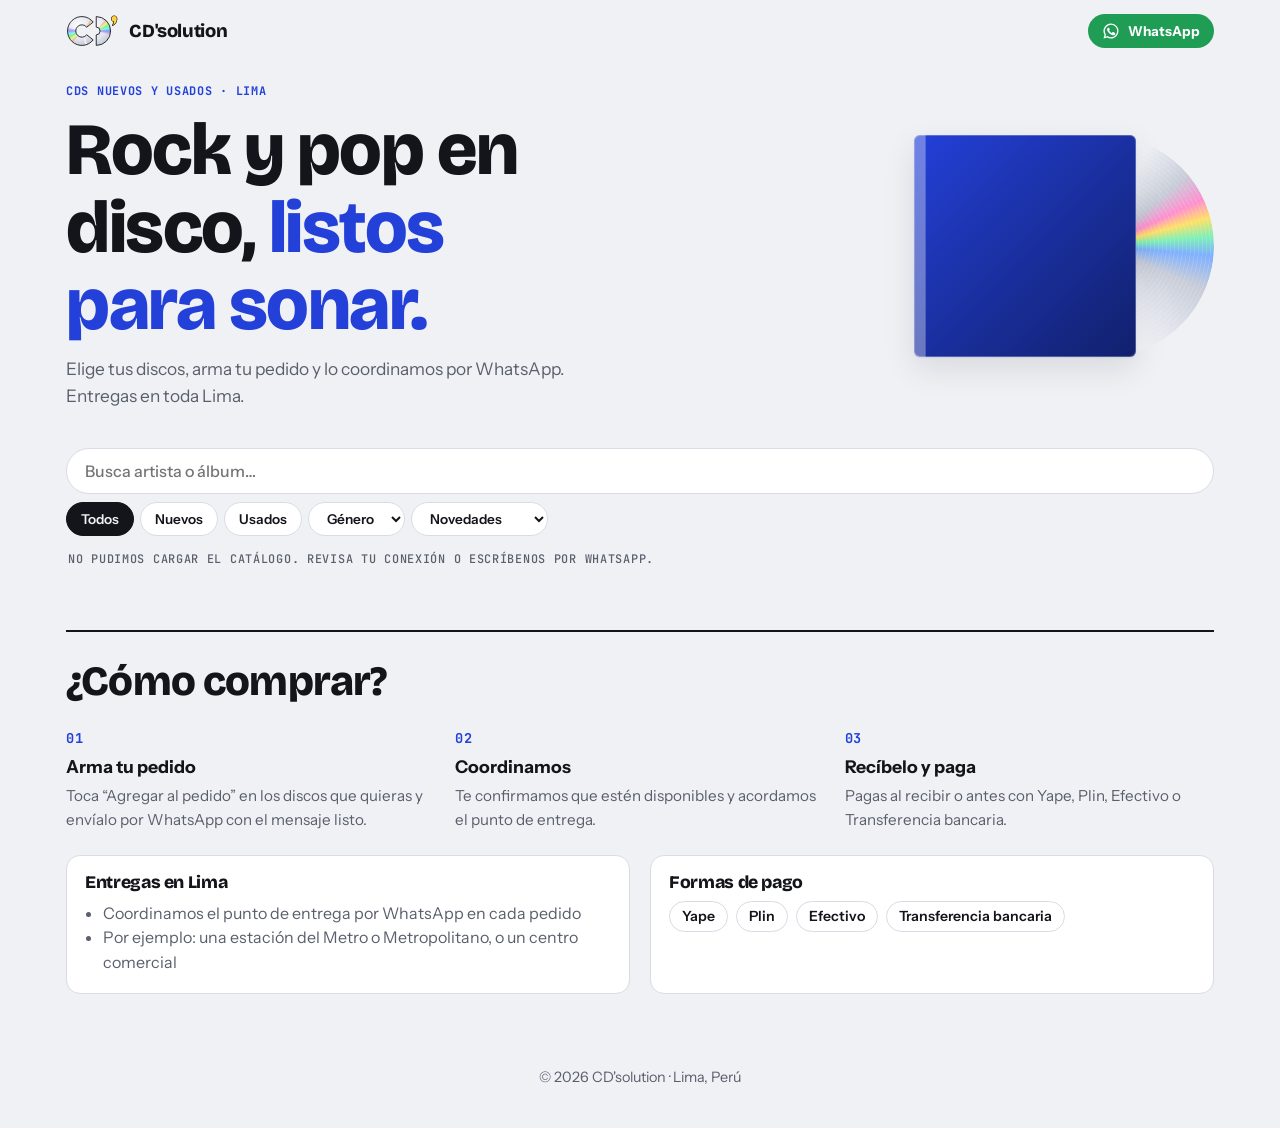
==== commit a125f1fa: "Portadas con CD asomando e inclinación 3D; el disco sale solo en la ficha Co-Authored-By: Claude Opu" ====
--- a/index.html
+++ b/index.html
@@ -117,7 +117,13 @@
           <div class="cara cara--lomo-der"></div>
           <div class="cara cara--arriba"></div>
           <div class="cara cara--abajo"></div>
-          <div id="cd3d" class="cd3d"><div class="cd3d__disco"><div class="cd3d__etiqueta" id="cd-etiqueta"></div></div></div>
+          <div id="cd3d" class="cd3d">
+            <div class="cd3d__giro">
+              <span class="cd3d__capa" style="--i:1"></span><span class="cd3d__capa" style="--i:2"></span>
+              <span class="cd3d__capa" style="--i:3"></span><span class="cd3d__capa" style="--i:4"></span>
+              <div class="cd3d__disco"><div class="cd3d__etiqueta" id="cd-etiqueta"></div></div>
+            </div>
+          </div>
         </div>
       </div>
       <div class="ficha__controles">
--- a/styles.css
+++ b/styles.css
@@ -29,6 +29,18 @@
   --f-mono: "JetBrains Mono", ui-monospace, Consolas, monospace;
   --radio: 14px;
   --ancho: 1180px;
+
+  /* Superficie de un CD: plateado con dos haces de arcoíris, como el del logo.
+     Sirve en claro y oscuro porque un CD es igual en ambos. */
+  --cd-fondo:
+    radial-gradient(circle, transparent 0 15.5%, rgb(255 255 255 / .7) 16% 17.5%, transparent 18% 96%, rgb(255 255 255 / .7) 96.5%),
+    repeating-radial-gradient(circle, transparent 0 3px, rgb(255 255 255 / .12) 3px 4px),
+    conic-gradient(from 25deg,
+      #eef0f5 0deg, #c7ccd8 25deg, #ff8fcf 40deg, #ffe066 50deg, #7ff0b8 60deg, #7fb0ff 70deg, #c7ccd8 88deg,
+      #f4f5f9 135deg, #c3c8d4 180deg, #ff8fcf 220deg, #ffe066 230deg, #7ff0b8 240deg, #7fb0ff 250deg, #c3c8d4 268deg,
+      #f4f5f9 315deg, #eef0f5 360deg);
+  /* Agujero del centro */
+  --cd-agujero: radial-gradient(circle, transparent 0 8%, #000 8.5%);
 }
 
 @media (prefers-color-scheme: dark) {
@@ -135,11 +147,9 @@
 }
 .arte__cd {
   right: 0; border-radius: 50%;
-  background:
-    radial-gradient(circle, var(--papel) 0 7%, rgb(255 255 255 / .8) 7.5% 9%, transparent 9.5%),
-    radial-gradient(circle, transparent 0 15%, rgb(255 255 255 / .5) 15.5% 16.5%, transparent 17%),
-    conic-gradient(from 20deg, #c8d4ff, #f6c9ef, #fff1b8, #b7f0d8, #b9d3ff, #f2c4ff, #ffe7a8, #bdf2e4, #c8d4ff);
-  box-shadow: var(--sombra);
+  background: var(--cd-fondo);
+  -webkit-mask: var(--cd-agujero);
+          mask: var(--cd-agujero);
   animation: girar 10s linear infinite;
 }
 @keyframes girar { to { transform: rotate(360deg); } }
@@ -194,56 +204,71 @@
 
 .disco { display: flex; flex-direction: column; gap: 10px; min-width: 0; }
 
-/* El estuche: la portada con el CD escondido detrás */
+/* La portada con el CD asomándose por la derecha.
+   --tx / --ty los pone app.js al mover el mouse: la portada se inclina en 3D */
 .disco__abrir {
   position: relative;
   display: block;
+  width: 100%;
+  aspect-ratio: 1.13;
+  max-width: 100%;
   padding: 0;
   border: 0;
   background: none;
   cursor: pointer;
   text-align: left;
+  perspective: 800px;
 }
 .disco__cd {
   position: absolute;
-  inset: 4%;
+  right: 0;
+  top: 5%;
+  height: 90%;
+  aspect-ratio: 1;
   border-radius: 50%;
-  background:
-    radial-gradient(circle, var(--papel) 0 8%, transparent 8.5%),
-    conic-gradient(from 20deg, #c8d4ff, #f6c9ef, #fff1b8, #b7f0d8, #c8d4ff, #f2c4ff, #ffe7a8, #c8d4ff);
-  transition: transform .35s ease;
-}
-.disco__abrir:hover .disco__cd, .disco__abrir:focus-visible .disco__cd { transform: translateX(16%) rotate(40deg); }
+  background: var(--cd-fondo);
+  -webkit-mask: var(--cd-agujero);
+          mask: var(--cd-agujero);
+  transition: transform .5s cubic-bezier(.2, .7, .2, 1);
+}
+.disco__abrir:hover .disco__cd, .disco__abrir:focus-visible .disco__cd { transform: translateX(8%) rotate(120deg); }
 
 .portada {
-  position: relative;
+  position: absolute;
+  left: 0;
+  top: 0;
+  height: 100%;
   aspect-ratio: 1;
   max-width: 100%;
+  transform: rotateX(var(--ty, 0deg)) rotateY(var(--tx, 0deg));
+  transform-style: preserve-3d;
   display: grid;
   place-items: center;
   padding: 14px;
   overflow: hidden;
-  border-radius: 4px;
+  border-radius: 6px;
   text-align: center;
   color: #fff;
   font: 800 1.05rem/1.1 var(--f-display);
   /* --h lo pone app.js para que cada portada provisional tenga su color */
   background: linear-gradient(135deg, hsl(var(--h, 220) 55% 45%), hsl(calc(var(--h, 220) + 40) 50% 22%));
-  box-shadow: 0 1px 2px rgb(0 0 0 / .1), 0 8px 20px rgb(20 21 27 / .14);
-  transition: transform .35s ease;
-}
-/* Brillo del plástico y bisagra del estuche */
+  box-shadow: 0 1px 2px rgb(0 0 0 / .12), 0 14px 28px -8px rgb(20 21 27 / .35);
+  transition: transform .4s cubic-bezier(.2, .7, .2, 1), box-shadow .4s;
+}
+.disco__abrir.inclinando .portada { transition: box-shadow .4s; }
+.disco__abrir:hover .portada { box-shadow: 0 1px 2px rgb(0 0 0 / .12), 0 24px 40px -10px rgb(20 21 27 / .45); }
+/* Bisagra del estuche y brillo del plástico, que se mueve con la inclinación */
 .portada::after {
   content: "";
   position: absolute;
   inset: 0;
   z-index: 2;
   background:
-    linear-gradient(90deg, rgb(255 255 255 / .22) 0 4%, rgb(0 0 0 / .12) 4% 4.6%, transparent 4.6%),
-    linear-gradient(125deg, rgb(255 255 255 / .22), transparent 38%);
+    linear-gradient(90deg, rgb(255 255 255 / .28) 0 3.5%, rgb(0 0 0 / .14) 3.5% 4.1%, transparent 4.1%),
+    radial-gradient(circle at var(--bx, 30%) var(--by, 20%), rgb(255 255 255 / .38), transparent 55%);
+  mix-blend-mode: soft-light;
   pointer-events: none;
 }
-.disco__abrir:hover .portada { transform: translateX(-4%); }
 .portada img {
   position: absolute;
   inset: 0;
@@ -365,7 +390,8 @@
   color: var(--tinta);
   box-shadow: var(--sombra);
 }
-.ficha[open] { display: grid; grid-template-columns: minmax(0, 1fr) minmax(0, 1fr); }
+/* En computadora: alto fijo; las canciones bajan dentro de su columna */
+.ficha[open] { display: grid; grid-template-columns: minmax(0, 1fr) minmax(0, 1fr); grid-template-rows: minmax(0, 1fr); height: min(720px, calc(100% - 24px)); }
 .ficha::backdrop { background: var(--velo); backdrop-filter: blur(4px); }
 .ficha__cerrar {
   position: absolute; top: 10px; right: 12px; z-index: 10;
@@ -391,10 +417,11 @@
 
 /* --w = lado del estuche, --d = grosor */
 .escena {
-  --w: min(330px, 62vw);
+  --w: min(280px, 58vw);
   --d: 16px;
   width: var(--w);
   height: var(--w);
+  translate: -30% 0; /* deja lugar a la derecha para el disco cuando sale */
   perspective: 1100px;
   touch-action: none;
   cursor: grab;
@@ -469,22 +496,28 @@
   background: repeating-linear-gradient(90deg, #111 0 2px, transparent 2px 3px, #111 3px 4px, transparent 4px 6px, #111 6px 9px, transparent 9px 10px);
 }
 
-/* El CD dentro del estuche */
+/* El CD dentro del estuche. Sale solo al abrir la ficha y gira.
+   Las capas de atrás le dan grosor cuando se inclina. */
 .cd3d {
   position: absolute; inset: 3%;
+  transform-style: preserve-3d;
   transform: translateZ(0);
-  transition: transform .8s cubic-bezier(.2, .7, .2, 1);
-}
-.cd3d.fuera { transform: translateX(62%) translateZ(0); }
+  transition: transform 1s cubic-bezier(.2, .7, .2, 1);
+}
+.cd3d.fuera { transform: translateX(70%) translateZ(10px) rotateY(-22deg); }
+.cd3d__giro { position: absolute; inset: 0; transform-style: preserve-3d; }
+.cd3d.fuera .cd3d__giro { animation: girar 4s linear infinite; }
+.cd3d__capa, .cd3d__disco {
+  position: absolute; inset: 0; border-radius: 50%;
+  -webkit-mask: var(--cd-agujero);
+          mask: var(--cd-agujero);
+}
+.cd3d__capa { background: #9aa1b2; transform: translateZ(calc(var(--i) * -0.6px)); }
 .cd3d__disco {
-  width: 100%; height: 100%; border-radius: 50%;
-  background:
-    radial-gradient(circle, transparent 0 7%, rgb(255 255 255 / .85) 7.5% 9%, transparent 9.5% 97%, rgb(255 255 255 / .6) 97.5%),
-    conic-gradient(from 20deg, #c8d4ff, #f6c9ef, #fff1b8, #b7f0d8, #b9d3ff, #f2c4ff, #ffe7a8, #bdf2e4, #c8d4ff);
-  box-shadow: 0 6px 20px rgb(0 0 0 / .3);
+  background: var(--cd-fondo);
+  transform: translateZ(.6px);
   display: grid; place-items: center;
 }
-.cd3d.fuera .cd3d__disco { animation: girar 3s linear infinite; }
 /* Etiqueta impresa del CD con la portada, y el agujero al centro */
 .cd3d__etiqueta {
   width: 58%; aspect-ratio: 1; border-radius: 50%;
@@ -614,7 +647,7 @@
 /* ---------- Celular ---------- */
 @media (max-width: 760px) {
   .ficha { width: 100%; max-width: 100%; max-height: 100%; height: 100%; border-radius: 0; margin: 0; }
-  .ficha[open] { display: block; overflow-y: auto; }
+  .ficha[open] { display: block; overflow-y: auto; height: 100%; }
   .ficha__escena { padding: 56px 16px 18px; }
   .ficha__info { padding: 22px 18px 40px; overflow: visible; }
 }
@@ -625,6 +658,6 @@
   .sticker { min-width: 48px; height: 48px; font-size: .82rem; right: 6px; bottom: 6px; }
 }
 @media (prefers-reduced-motion: reduce) {
-  .arte__cd, .cd3d.fuera .cd3d__disco { animation: none; }
+  .arte__cd, .cd3d.fuera .cd3d__giro { animation: none; }
   .estuche, .cd3d, .disco__cd, .portada { transition: none; }
 }
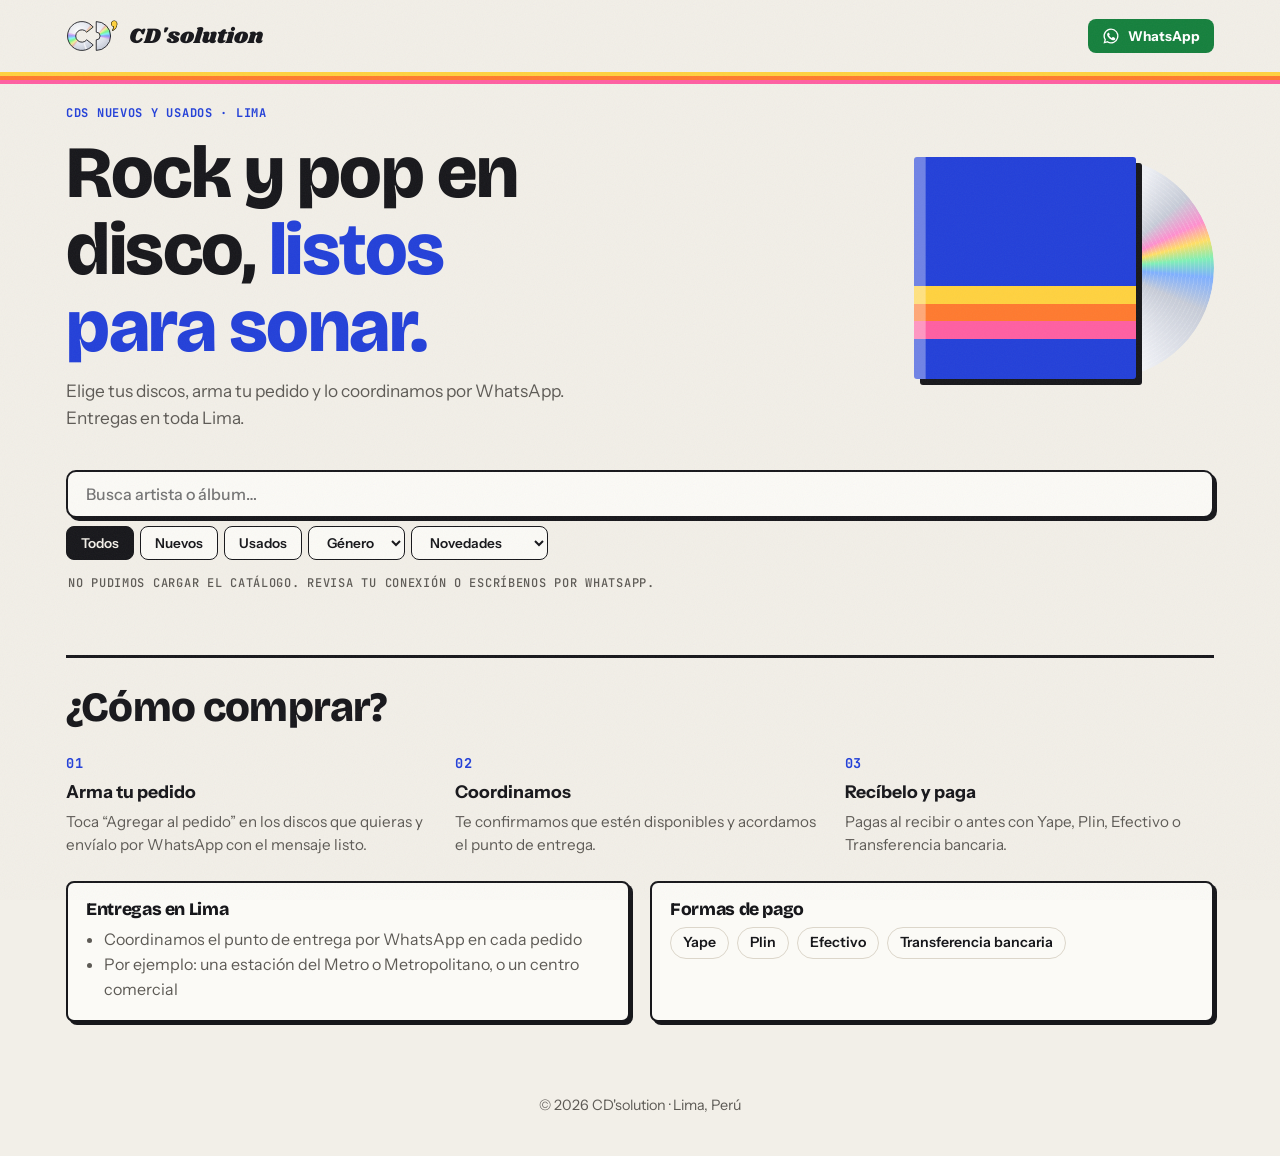
==== commit d86b65da: "Estilo retro minimalista: papel con grano, sombras sólidas, franja del logo y número de catálogo Co-" ====
--- a/index.html
+++ b/index.html
@@ -7,7 +7,7 @@
   <meta name="description" content="CDs nuevos y usados de rock y pop en Lima. Arma tu pedido y lo coordinamos por WhatsApp. Yape, Plin, efectivo o transferencia.">
   <link rel="preconnect" href="https://fonts.googleapis.com">
   <link rel="preconnect" href="https://fonts.gstatic.com" crossorigin>
-  <link href="https://fonts.googleapis.com/css2?family=Bricolage+Grotesque:opsz,wght@12..96,600;12..96,800&family=Instrument+Sans:wght@400;500;600;700&family=JetBrains+Mono:wght@500;700&display=swap" rel="stylesheet">
+  <link href="https://fonts.googleapis.com/css2?family=Bricolage+Grotesque:opsz,wght@12..96,600;12..96,800&family=Shrikhand&family=Instrument+Sans:wght@400;500;600;700&family=JetBrains+Mono:wght@500;700&display=swap" rel="stylesheet">
   <link rel="icon" href="marca.svg" type="image/svg+xml">
   <link rel="stylesheet" href="styles.css">
 </head>
@@ -21,6 +21,7 @@
     </a>
     <a id="btn-whatsapp-hero" class="btn btn--wa btn--chico" target="_blank" rel="noopener">WhatsApp</a>
   </header>
+  <div class="franja-retro" aria-hidden="true"></div>
 
   <!-- ===== PORTADA ===== -->
   <section class="intro">
--- a/styles.css
+++ b/styles.css
@@ -1,16 +1,18 @@
 /* ============================================================
-   ESTILOS · tienda de discos limpia y moderna
+   ESTILOS · tienda de discos retro minimalista
    Idea: cada disco es un estuche de CD; el precio va como sticker
    amarillo sobre la portada, como en las bateas de una disquería.
    Los colores están en variables: cambias uno aquí y cambia en toda la página.
    ============================================================ */
 
 :root {
-  --papel: #eff1f5;        /* fondo: gris frío, como el plástico de un estuche */
-  --superficie: #ffffff;
-  --tinta: #14151b;
-  --tinta-2: #5a5f6c;
-  --linea: #d9dce4;
+  --papel: #f2efe8;        /* fondo: papel de librillo de CD */
+  --superficie: #fbfaf6;
+  --tinta: #17171b;
+  --tinta-2: #5d5a55;
+  --linea: #dcd6ca;
+  --naranja: #ff7a2f;      /* franjas retro del logo */
+  --rosa: #ff5fa2;
   --cobalto: #2340d9;      /* acento */
   --cobalto-suave: #e2e7ff;
   --sticker: #ffd23f;      /* sticker de precio */
@@ -19,12 +21,14 @@
   --usado-suave: #ffe8dc;
   --nuevo: #127a4a;
   --nuevo-suave: #d8f3e4;
-  --wa: #1f9d55;
-  --wa-hover: #188247;
+  --wa: #15803d;           /* verde WhatsApp oscurecido: texto blanco con contraste 5:1 */
+  --wa-hover: #116b32;
   --velo: rgb(20 21 27 / .55);
   --sombra: 0 1px 2px rgb(20 21 27 / .06), 0 12px 32px rgb(20 21 27 / .10);
+  --sombra-dura: 3px 3px 0 var(--tinta);  /* sombra sólida de sticker */
 
   --f-display: "Bricolage Grotesque", "Arial Black", system-ui, sans-serif;
+  --f-marca: "Shrikhand", "Bricolage Grotesque", cursive;   /* la cursiva del logo */
   --f-texto: "Instrument Sans", system-ui, -apple-system, "Segoe UI", sans-serif;
   --f-mono: "JetBrains Mono", ui-monospace, Consolas, monospace;
   --radio: 14px;
@@ -45,7 +49,7 @@
 
 @media (prefers-color-scheme: dark) {
   :root:not([data-theme="light"]) {
-    --papel: #0e0f13; --superficie: #17181f; --tinta: #eef0f4; --tinta-2: #a2a7b4; --linea: #2b2d37;
+    --papel: #111113; --superficie: #1a1a1e; --tinta: #f1eee8; --tinta-2: #aaa69f; --linea: #2f2e33;
     --cobalto: #8ea2ff; --cobalto-suave: #1c2352;
     --usado: #ff9a6b; --usado-suave: #3a1d10; --nuevo: #5fd394; --nuevo-suave: #10301f;
     --velo: rgb(0 0 0 / .7);
@@ -54,7 +58,7 @@
   }
 }
 :root[data-theme="dark"] {
-  --papel: #0e0f13; --superficie: #17181f; --tinta: #eef0f4; --tinta-2: #a2a7b4; --linea: #2b2d37;
+  --papel: #111113; --superficie: #1a1a1e; --tinta: #f1eee8; --tinta-2: #aaa69f; --linea: #2f2e33;
   --cobalto: #8ea2ff; --cobalto-suave: #1c2352;
   --usado: #ff9a6b; --usado-suave: #3a1d10; --nuevo: #5fd394; --nuevo-suave: #10301f;
   --velo: rgb(0 0 0 / .7);
@@ -74,7 +78,7 @@
 h1, h2, h3 { font-family: var(--f-display); font-weight: 800; line-height: 1.05; letter-spacing: -.02em; text-wrap: balance; margin: 0; }
 p { margin: 0; }
 :focus-visible { outline: 3px solid var(--cobalto); outline-offset: 2px; border-radius: 6px; }
-.mono { font-family: var(--f-mono); font-size: .74rem; font-weight: 500; letter-spacing: .06em; text-transform: uppercase; }
+.mono { font-family: var(--f-mono); font-size: .75rem; font-weight: 500; letter-spacing: .06em; text-transform: uppercase; }
 
 /* ---------- Botones ---------- */
 .btn {
@@ -116,7 +120,7 @@
   justify-content: space-between;
   gap: 12px;
 }
-.marca { display: flex; align-items: center; gap: 10px; color: var(--tinta); text-decoration: none; font: 800 1.15rem var(--f-display); letter-spacing: -.02em; }
+.marca { display: flex; align-items: center; gap: 10px; min-height: 44px; color: var(--tinta); text-decoration: none; font: 800 1.15rem var(--f-display); letter-spacing: -.02em; }
 .marca__logo { height: 34px; width: auto; }
 
 /* ---------- Portada ---------- */
@@ -282,7 +286,7 @@
 
 .etiquetas { position: absolute; top: 8px; left: 12%; z-index: 3; display: flex; gap: 4px; }
 .etq {
-  font: 700 .62rem var(--f-mono);
+  font: 700 .75rem var(--f-mono);
   letter-spacing: .05em;
   text-transform: uppercase;
   padding: 3px 7px;
@@ -661,3 +665,75 @@
   .arte__cd, .cd3d.fuera .cd3d__giro { animation: none; }
   .estuche, .cd3d, .disco__cd, .portada { transition: none; }
 }
+
+/* ---------- Pantallas táctiles: botones de al menos 44 px para el dedo ---------- */
+@media (pointer: coarse), (max-width: 760px) {
+  .btn, .chip, select { min-height: 44px; }
+  .chip, select { padding-inline: 16px; }
+  .ficha__cerrar { width: 44px; height: 44px; }
+}
+
+/* ============================================================
+   TOQUES RETRO MINIMALISTAS
+   Pocos y en su sitio: grano de papel, sombras sólidas de sticker,
+   bordes de tinta y la franja de tres colores del logo.
+   ============================================================ */
+
+/* Grano de impresión muy sutil sobre toda la página */
+body::before {
+  content: "";
+  position: fixed;
+  inset: 0;
+  z-index: 100;
+  pointer-events: none;
+  opacity: .05;
+  background-image: url("data:image/svg+xml,%3Csvg xmlns='http://www.w3.org/2000/svg' width='160' height='160'%3E%3Cfilter id='g'%3E%3CfeTurbulence type='fractalNoise' baseFrequency='.9' numOctaves='2' stitchTiles='stitch'/%3E%3C/filter%3E%3Crect width='100%25' height='100%25' filter='url(%23g)'/%3E%3C/svg%3E");
+}
+
+/* Franja de tres colores bajo la cabecera */
+.franja-retro {
+  height: 12px;
+  background: linear-gradient(var(--sticker) 0 33.3%, var(--naranja) 33.3% 66.6%, var(--rosa) 66.6%);
+}
+
+.marca span { font: 400 1.35rem var(--f-marca); letter-spacing: 0; }
+
+/* Botones: esquinas suaves, borde de tinta y sombra sólida que "se hunde" al tocar */
+.btn { border-radius: 8px; }
+.btn--agregar, .btn--wa:not(.btn--chico) {
+  border: 2px solid var(--tinta);
+  box-shadow: var(--sombra-dura);
+  transition: transform .12s, box-shadow .12s;
+}
+.btn--agregar:active, .btn--wa:active { transform: translate(2px, 2px); box-shadow: 1px 1px 0 var(--tinta); }
+.btn--agregar { background: var(--superficie); color: var(--tinta); }
+.btn--agregar:hover { background: var(--sticker); color: var(--sticker-tinta); }
+.btn--agregar[aria-pressed="true"] { background: var(--nuevo); color: #fff; }
+.btn--linea { box-shadow: inset 0 0 0 1.5px var(--tinta); }
+
+.chip, select { border-radius: 8px; border-color: var(--tinta); }
+#buscar { border-radius: 10px; border: 2px solid var(--tinta); box-shadow: var(--sombra-dura); }
+
+/* Portadas con sombra sólida en vez de difusa */
+.portada { border-radius: 3px; box-shadow: 4px 4px 0 var(--tinta); }
+.disco__abrir:hover .portada { box-shadow: 7px 7px 0 var(--tinta); }
+.sticker { box-shadow: 2px 2px 0 var(--sticker-tinta); border: 2px solid var(--sticker-tinta); }
+.disco__num { color: var(--cobalto); font-weight: 700; }
+
+/* Cómo comprar y datos: tarjetas de papel con borde de tinta */
+.info > div { border: 2px solid var(--tinta); border-radius: 8px; box-shadow: var(--sombra-dura); }
+.como { border-top-width: 3px; }
+
+/* Ventanas: borde de tinta */
+.ficha, .resumen { border: 2px solid var(--tinta); box-shadow: 8px 8px 0 var(--tinta); }
+.barra-pedido { border-radius: 12px; box-shadow: 4px 4px 0 var(--sticker); }
+
+/* Estuche decorativo de la portada con las franjas del logo */
+.arte__estuche {
+  border-radius: 3px;
+  box-shadow: 6px 6px 0 var(--tinta);
+  background:
+    linear-gradient(90deg, rgb(255 255 255 / .35) 0 5%, transparent 5.5%),
+    linear-gradient(transparent 0 58%, var(--sticker) 58% 66%, var(--naranja) 66% 74%, var(--rosa) 74% 82%, transparent 82%),
+    var(--cobalto);
+}
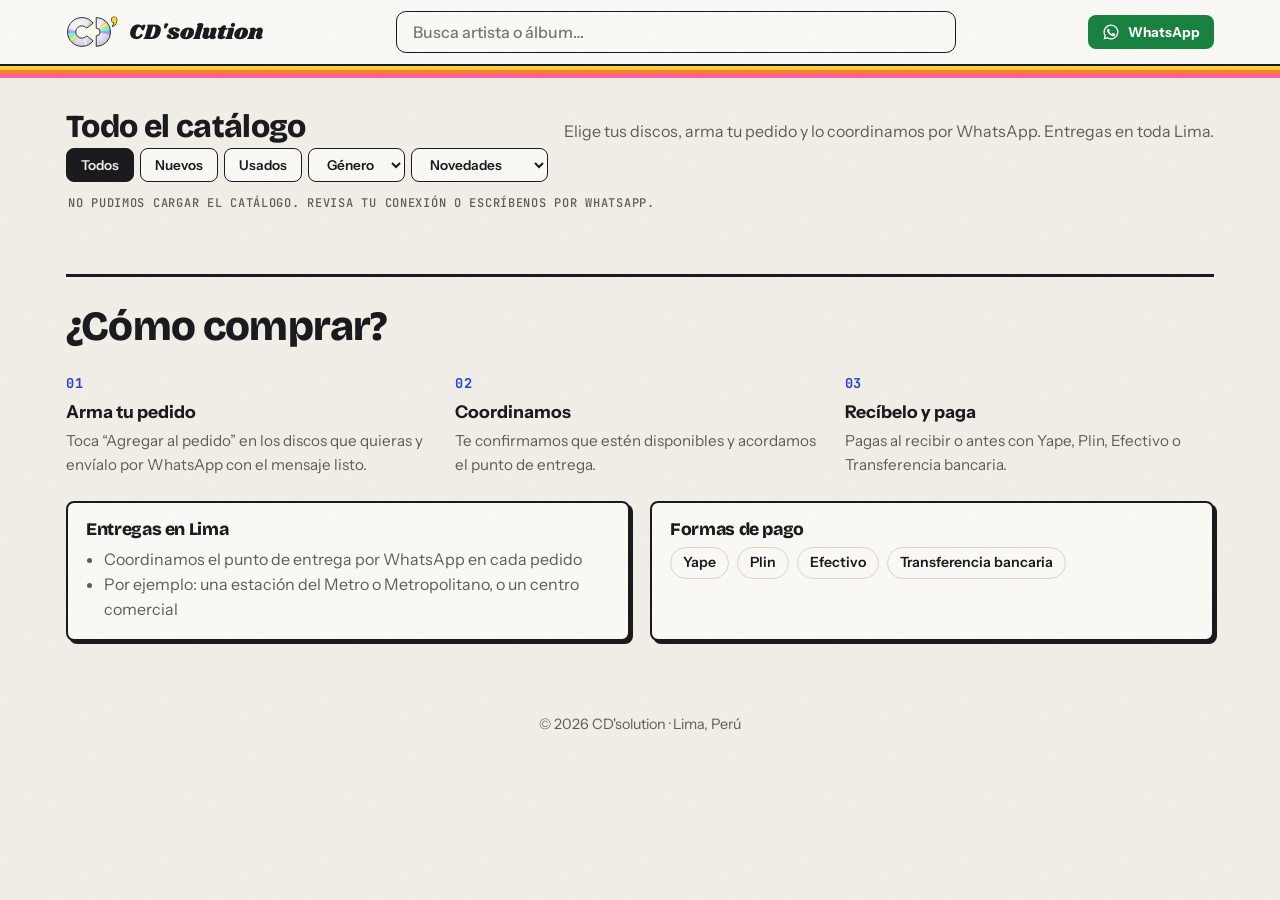
==== commit 734bdba1: "Diseño inspirado en Discogs: encabezado con la historia de cada disco, buscador arriba y tarjetas li" ====
--- a/index.html
+++ b/index.html
@@ -13,34 +13,60 @@
 </head>
 <body>
 
-  <!-- ===== BARRA SUPERIOR ===== -->
-  <header class="barra">
+  <!-- ===== BARRA SUPERIOR (con buscador, como en Discogs) ===== -->
+  <header class="nav">
     <a class="marca" href="./">
       <img class="marca__logo" src="marca.svg" alt="" width="56" height="34">
       <span id="nombre-tienda">CD'solution</span>
     </a>
+    <input id="buscar" type="search" placeholder="Busca artista o álbum…" autocomplete="off" aria-label="Buscar disco">
     <a id="btn-whatsapp-hero" class="btn btn--wa btn--chico" target="_blank" rel="noopener">WhatsApp</a>
   </header>
   <div class="franja-retro" aria-hidden="true"></div>
 
-  <!-- ===== PORTADA ===== -->
-  <section class="intro">
-    <div class="intro__texto">
-      <p class="mono intro__eyebrow">CDs nuevos y usados · Lima</p>
-      <h1>Rock y pop en disco, <em>listos para sonar.</em></h1>
-      <p id="lema" class="intro__lema"></p>
-    </div>
-    <!-- Estuche abierto con el CD saliendo: solo decoración -->
-    <div class="intro__arte" aria-hidden="true">
-      <div class="arte__estuche"></div>
-      <div class="arte__cd"></div>
+  <!-- ===== HISTORIAS: un disco destacado y su historia ===== -->
+  <section id="historias" class="historias" aria-roledescription="carrusel" aria-label="Historias de los discos" hidden>
+    <div id="hist-fondo" class="historias__fondo" aria-hidden="true"></div>
+    <div class="historias__inner">
+      <button type="button" id="hist-arte" class="historias__arte" aria-label="Ver este disco">
+        <span class="historias__cd" aria-hidden="true"></span>
+        <img id="hist-portada" alt="">
+      </button>
+      <div class="historias__texto" aria-live="polite">
+        <p class="mono historias__eyebrow">La historia detrás del disco</p>
+        <h1 id="hist-album"></h1>
+        <p id="hist-artista" class="historias__artista"></p>
+        <p id="hist-texto" class="historias__relato"></p>
+        <p id="hist-meta" class="historias__meta"></p>
+        <div class="historias__acciones">
+          <button type="button" id="hist-ver" class="btn btn--claro">Ver el disco</button>
+          <button type="button" id="hist-agregar" class="btn btn--agregar">Agregar al pedido</button>
+        </div>
+      </div>
+    </div>
+    <div class="historias__nav">
+      <button type="button" id="hist-prev" aria-label="Historia anterior">←</button>
+      <div id="hist-puntos" class="historias__puntos"></div>
+      <button type="button" id="hist-next" aria-label="Historia siguiente">→</button>
     </div>
   </section>
 
   <main>
-    <!-- ===== BUSCADOR Y FILTROS ===== -->
-    <section class="filtros" aria-label="Buscar y filtrar">
-      <input id="buscar" type="search" placeholder="Busca artista o álbum…" autocomplete="off" aria-label="Buscar disco">
+    <!-- ===== ESTANTE: recién llegados ===== -->
+    <section id="estante-nuevos" class="estante" aria-labelledby="nuevos-titulo" hidden>
+      <div class="seccion-cabeza">
+        <h2 id="nuevos-titulo">Recién llegados</h2>
+        <span id="nuevos-cuenta" class="mono"></span>
+      </div>
+      <div id="nuevos" class="estante__fila"></div>
+    </section>
+
+    <!-- ===== CATÁLOGO COMPLETO ===== -->
+    <div class="seccion-cabeza seccion-cabeza--catalogo">
+      <h2>Todo el catálogo</h2>
+      <p id="lema" class="seccion-cabeza__lema"></p>
+    </div>
+    <section class="filtros" aria-label="Filtrar">
       <div class="filtros__fila">
         <div class="chips" role="group" aria-label="Estado">
           <button class="chip is-active" data-estado="">Todos</button>
@@ -145,6 +171,11 @@
         <button type="button" id="ficha-agregar" class="btn btn--agregar"></button>
       </div>
       <a id="ficha-preguntar" class="ficha__preguntar" target="_blank" rel="noopener">Preguntar por este disco en WhatsApp</a>
+      <section id="ficha-historia" class="relato" aria-labelledby="historia-titulo" hidden>
+        <h3 id="historia-titulo">La historia</h3>
+        <p id="ficha-historia-texto"></p>
+        <a id="ficha-historia-fuente" class="relato__fuente" target="_blank" rel="noopener">Fuente: Wikipedia</a>
+      </section>
       <section class="canciones" aria-labelledby="canciones-titulo">
         <h3 id="canciones-titulo">Canciones</h3>
         <p id="canciones-estado" class="canciones__estado"></p>
@@ -178,6 +209,7 @@
   <!-- Orden importante: primero configuración y datos, luego la lógica -->
   <script src="config.js"></script>
   <script src="discos.js"></script>
+  <script src="historias.js"></script>
   <script src="app.js"></script>
 </body>
 </html>
--- a/styles.css
+++ b/styles.css
@@ -668,7 +668,7 @@
 
 /* ---------- Pantallas táctiles: botones de al menos 44 px para el dedo ---------- */
 @media (pointer: coarse), (max-width: 760px) {
-  .btn, .chip, select { min-height: 44px; }
+  .btn, .chip, select, #buscar { min-height: 44px; }
   .chip, select { padding-inline: 16px; }
   .ficha__cerrar { width: 44px; height: 44px; }
 }
@@ -737,3 +737,226 @@
     linear-gradient(transparent 0 58%, var(--sticker) 58% 66%, var(--naranja) 66% 74%, var(--rosa) 74% 82%, transparent 82%),
     var(--cobalto);
 }
+
+/* ---------- Stock: copias iguales en una sola tarjeta ---------- */
+.disco__stock { margin-top: 2px; font-size: .85rem; font-weight: 600; color: var(--nuevo); }
+.disco__stock--uno { color: var(--usado); }
+.cantidad { display: inline-flex; align-items: center; gap: 6px; margin-top: 6px; }
+.cantidad button {
+  width: 32px; height: 32px; border-radius: 8px; border: 1.5px solid var(--tinta);
+  background: var(--superficie); color: var(--tinta); font: 700 1.1rem var(--f-texto); cursor: pointer;
+}
+.cantidad button:disabled { opacity: .35; cursor: default; }
+.cantidad output { min-width: 1.5ch; text-align: center; font-weight: 700; font-variant-numeric: tabular-nums; }
+.cantidad small { color: var(--tinta-2); }
+@media (pointer: coarse), (max-width: 760px) { .cantidad button { width: 44px; height: 44px; } }
+
+/* ============================================================
+   DISEÑO INSPIRADO EN DISCOGS
+   Barra con buscador, encabezado editorial con la historia de un disco,
+   estantes y tarjetas limpias: portada, título, artista, datos y
+   "N disponibles · precio".
+   ============================================================ */
+
+/* ---------- Barra superior con buscador ---------- */
+.nav {
+  position: sticky;
+  top: env(safe-area-inset-top, 0px);
+  z-index: 20;
+  display: grid;
+  grid-template-columns: auto minmax(0, 1fr) auto;
+  align-items: center;
+  gap: 20px;
+  padding: 10px max(16px, calc((100% - var(--ancho)) / 2 + 16px));
+  background: var(--superficie);
+  border-bottom: 2px solid var(--tinta);
+}
+.nav #buscar { max-width: 560px; justify-self: center; width: 100%; padding: 10px 16px; box-shadow: none; border-width: 1.5px; }
+.filtros { position: static; padding-block: 4px 8px; }
+
+/* ---------- Encabezado: la historia detrás del disco ---------- */
+.historias {
+  position: relative;
+  overflow: hidden;
+  isolation: isolate;
+  color: #fff;
+  background: #16161a;
+}
+/* La misma portada, ampliada y difuminada, hace de foto de fondo */
+.historias__fondo {
+  position: absolute;
+  inset: -60px;
+  z-index: -1;
+  background: #16161a center / cover no-repeat;
+  filter: blur(48px) saturate(1.4) brightness(.5);
+  transition: background-image .6s;
+}
+.historias::after { /* oscurece el lado del texto para que se lea bien */
+  content: "";
+  position: absolute;
+  inset: 0;
+  z-index: -1;
+  background: linear-gradient(90deg, rgb(10 10 14 / .15), rgb(10 10 14 / .65));
+}
+.historias__inner {
+  max-width: var(--ancho);
+  margin: 0 auto;
+  padding: 44px 16px 20px;
+  display: grid;
+  grid-template-columns: auto minmax(0, 1fr);
+  align-items: center;
+  gap: 48px;
+}
+.historias__arte {
+  position: relative;
+  width: clamp(200px, 28vw, 330px);
+  margin-right: calc(clamp(200px, 28vw, 330px) * .3); /* lugar para el CD que sale */
+  aspect-ratio: 1;
+  max-width: 100%;
+  padding: 0;
+  border: 0;
+  background: none;
+  cursor: pointer;
+}
+.historias__arte img {
+  position: absolute;
+  inset: 0;
+  z-index: 1;
+  width: 100%;
+  height: 100%;
+  object-fit: cover;
+  border-radius: 6px;
+  background: rgb(255 255 255 / .08);
+  box-shadow: 0 30px 60px -18px rgb(0 0 0 / .75);
+}
+.historias__cd {
+  position: absolute;
+  top: 4%;
+  right: -26%;
+  height: 92%;
+  aspect-ratio: 1;
+  border-radius: 50%;
+  background: var(--cd-fondo);
+  -webkit-mask: var(--cd-agujero);
+          mask: var(--cd-agujero);
+  animation: girar 9s linear infinite;
+}
+.historias__texto { display: grid; gap: 10px; min-width: 0; max-width: 62ch; }
+.historias__eyebrow { color: var(--sticker); font-weight: 700; }
+.historias h1 { font-size: clamp(2rem, 5vw, 3.6rem); }
+.historias__artista { font-size: 1.15rem; font-weight: 600; color: rgb(255 255 255 / .8); }
+.historias__relato {
+  font-size: 1.02rem;
+  line-height: 1.6;
+  color: rgb(255 255 255 / .88);
+  display: -webkit-box;
+  -webkit-line-clamp: 5;
+  -webkit-box-orient: vertical;
+  overflow: hidden;
+}
+.historias__meta { font-weight: 600; color: var(--sticker); }
+.historias__acciones { display: flex; flex-wrap: wrap; gap: 10px; margin-top: 6px; }
+.btn--claro { background: #fff; color: #16161a; border: 2px solid #fff; }
+.btn--claro:hover { background: var(--sticker); border-color: var(--sticker); }
+.historias .btn--agregar { box-shadow: none; border-color: rgb(255 255 255 / .6); background: transparent; color: #fff; }
+.historias .btn--agregar:hover { background: rgb(255 255 255 / .12); color: #fff; }
+.historias .btn--agregar[aria-pressed="true"] { background: var(--nuevo); border-color: var(--nuevo); }
+.historias__nav {
+  max-width: var(--ancho);
+  margin: 0 auto;
+  padding: 0 16px 22px;
+  display: flex;
+  align-items: center;
+  gap: 12px;
+}
+.historias__nav > button {
+  width: 44px; height: 44px; border-radius: 50%;
+  border: 1.5px solid rgb(255 255 255 / .5); background: transparent; color: #fff;
+  font-size: 1.1rem; cursor: pointer;
+}
+.historias__nav > button:hover { background: rgb(255 255 255 / .12); }
+.historias__puntos { display: flex; gap: 2px; }
+.historias__puntos button {
+  width: 30px; height: 44px; border: 0; padding: 0; background: none; cursor: pointer; position: relative;
+}
+.historias__puntos button::before {
+  content: ""; position: absolute; left: 4px; right: 4px; top: 50%; height: 4px; border-radius: 2px;
+  background: rgb(255 255 255 / .35); transform: translateY(-50%);
+}
+.historias__puntos button[aria-current="true"]::before { background: var(--sticker); }
+
+/* ---------- Secciones y estante ---------- */
+.seccion-cabeza { display: flex; flex-wrap: wrap; align-items: baseline; justify-content: space-between; gap: 6px 16px; padding-top: 32px; }
+.seccion-cabeza h2 { font-size: clamp(1.5rem, 3vw, 2rem); }
+.seccion-cabeza .mono, .seccion-cabeza__lema { color: var(--tinta-2); }
+.estante__fila {
+  display: grid;
+  grid-auto-flow: column;
+  grid-auto-columns: minmax(160px, 200px);
+  gap: 22px;
+  overflow-x: auto;
+  padding: 16px 4px 18px;
+  scroll-snap-type: x mandatory;
+}
+.estante__fila .disco { scroll-snap-align: start; }
+
+/* ---------- Tarjetas limpias ---------- */
+.catalogo { grid-template-columns: repeat(auto-fill, minmax(180px, 1fr)); gap: 34px 22px; }
+.disco { gap: 12px; }
+.disco__abrir { aspect-ratio: 1; }
+.disco .portada {
+  position: absolute;
+  inset: 0;
+  height: auto;
+  border-radius: 6px;
+  box-shadow: 0 1px 2px rgb(0 0 0 / .12), 0 12px 24px -12px rgb(0 0 0 / .45);
+  transition: transform .35s cubic-bezier(.2, .7, .2, 1), box-shadow .35s;
+}
+.disco__abrir:hover .portada { box-shadow: 0 1px 2px rgb(0 0 0 / .12), 0 22px 36px -14px rgb(0 0 0 / .55); }
+/* El CD solo asoma al pasar el mouse */
+.disco__cd { top: 4%; height: 92%; right: 0; opacity: 0; transition: transform .5s cubic-bezier(.2, .7, .2, 1), opacity .2s; }
+.disco__abrir:hover .disco__cd, .disco__abrir:focus-visible .disco__cd { opacity: 1; transform: translateX(30%) rotate(120deg); }
+.disco .etq--novedad { display: none; }
+.disco .etiquetas { left: 8px; }
+
+.disco__info { gap: 3px; }
+.disco__album {
+  font-size: 1rem;
+  display: -webkit-box;
+  -webkit-line-clamp: 2;
+  -webkit-box-orient: vertical;
+  overflow: hidden;
+}
+.disco__album:hover { text-decoration: underline; }
+.disco__artista { color: var(--cobalto); font-weight: 600; font-size: .92rem; }
+.disco__meta { font: 500 .82rem var(--f-texto); letter-spacing: 0; text-transform: none; color: var(--tinta-2); }
+.disco__compra { display: flex; align-items: baseline; justify-content: space-between; gap: 8px; margin-top: 6px; }
+.disco__stock { margin: 0; font-size: .82rem; }
+.disco__precio { font: 800 1.2rem var(--f-display); letter-spacing: -.02em; }
+.disco__precio--consultar { font: 600 .9rem var(--f-texto); color: var(--tinta-2); }
+.disco .btn--agregar { padding: 9px 12px; font-size: .88rem; box-shadow: 2px 2px 0 var(--tinta); }
+
+/* ---------- La historia dentro de la ficha ---------- */
+.relato { display: grid; gap: 8px; margin-top: 8px; padding: 16px; border-radius: 10px; background: var(--papel); border-left: 4px solid var(--sticker); }
+.relato h3 { font-size: 1.15rem; }
+.relato p { font-size: .97rem; line-height: 1.6; }
+.relato__fuente { font-size: .85rem; color: var(--cobalto); font-weight: 600; }
+
+/* ---------- Celular ---------- */
+@media (max-width: 760px) {
+  .nav { grid-template-columns: minmax(0, 1fr) auto; gap: 8px 12px; }
+  .nav #buscar { grid-column: 1 / -1; grid-row: 2; max-width: none; }
+  .historias__inner { grid-template-columns: minmax(0, 1fr); gap: 22px; padding-top: 28px; justify-items: center; }
+  .historias__arte { width: min(220px, 56vw); margin-right: calc(min(220px, 56vw) * .3); }
+  .historias__texto { justify-self: stretch; }
+  .historias__relato { -webkit-line-clamp: 4; }
+  .catalogo { grid-template-columns: repeat(2, minmax(0, 1fr)); gap: 26px 14px; }
+}
+@media (prefers-reduced-motion: reduce) {
+  .historias__cd { animation: none; }
+}
+/* El CD del encabezado aparece cuando la portada ya cargó */
+.historias__cd { opacity: 0; transition: opacity .4s; }
+.historias__arte.cargada .historias__cd { opacity: 1; }
+.historias__arte img { opacity: 0; transition: opacity .4s; }
+.historias__arte.cargada img { opacity: 1; }
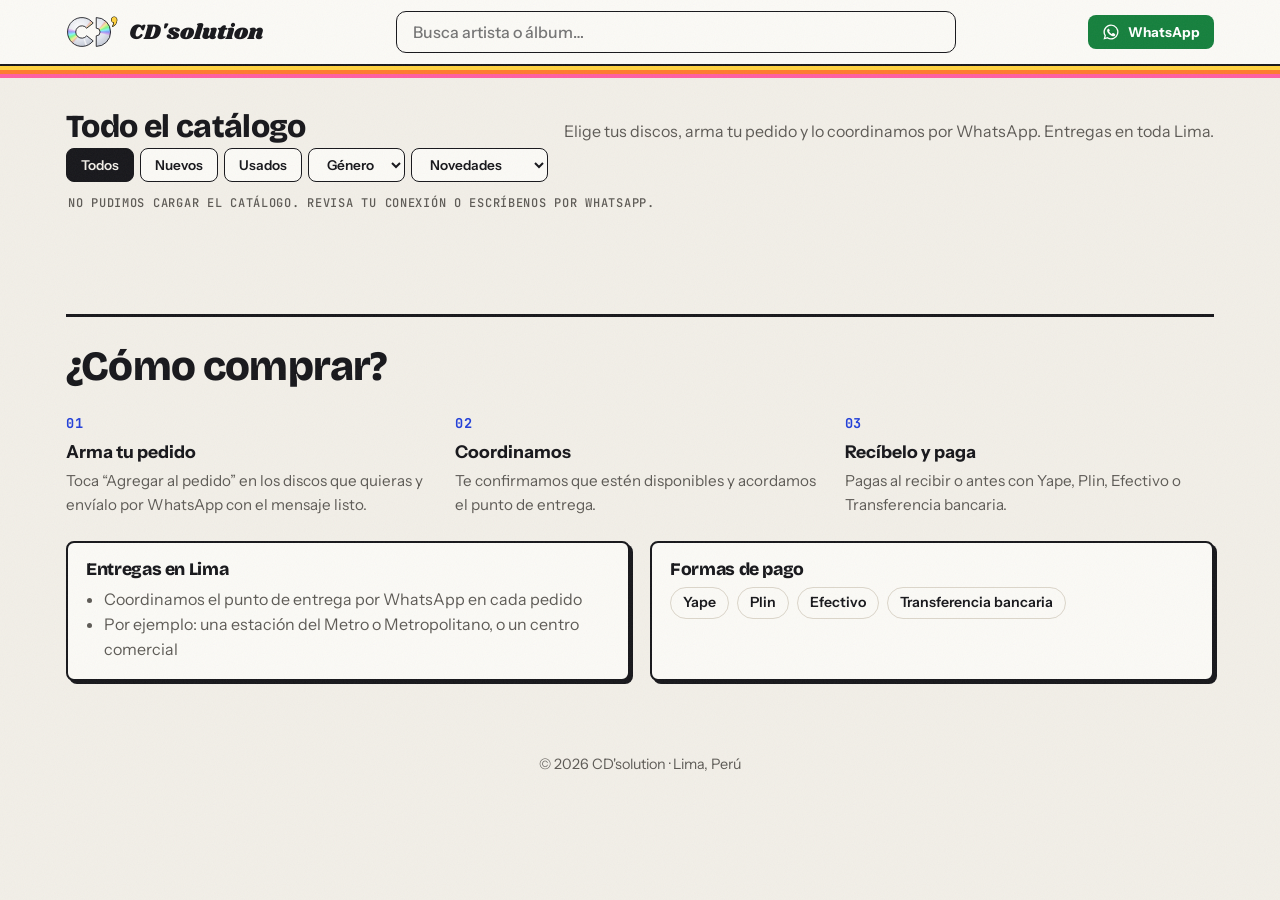
==== commit 72973fc2: "Preparado para 1500 discos: catálogo en tandas de 48 y caché de la lista en la hoja Co-Authored-By: " ====
--- a/index.html
+++ b/index.html
@@ -89,6 +89,7 @@
 
     <!-- ===== CATÁLOGO ===== -->
     <section id="catalogo" class="catalogo" aria-live="polite"></section>
+    <div class="ver-mas"><button type="button" id="ver-mas" class="btn btn--linea" hidden>Ver más discos</button></div>
 
     <!-- Si no está el disco: el cliente pide que le avisen cuando llegue -->
     <div id="vacio" class="vacio" hidden>
--- a/styles.css
+++ b/styles.css
@@ -960,3 +960,7 @@
 .historias__arte.cargada .historias__cd { opacity: 1; }
 .historias__arte img { opacity: 0; transition: opacity .4s; }
 .historias__arte.cargada img { opacity: 1; }
+
+/* ---------- "Ver más": el catálogo se muestra de a 48 ---------- */
+.ver-mas { display: flex; justify-content: center; padding-bottom: 40px; }
+.ver-mas .btn { min-width: 240px; background: var(--superficie); box-shadow: var(--sombra-dura); border: 2px solid var(--tinta); }
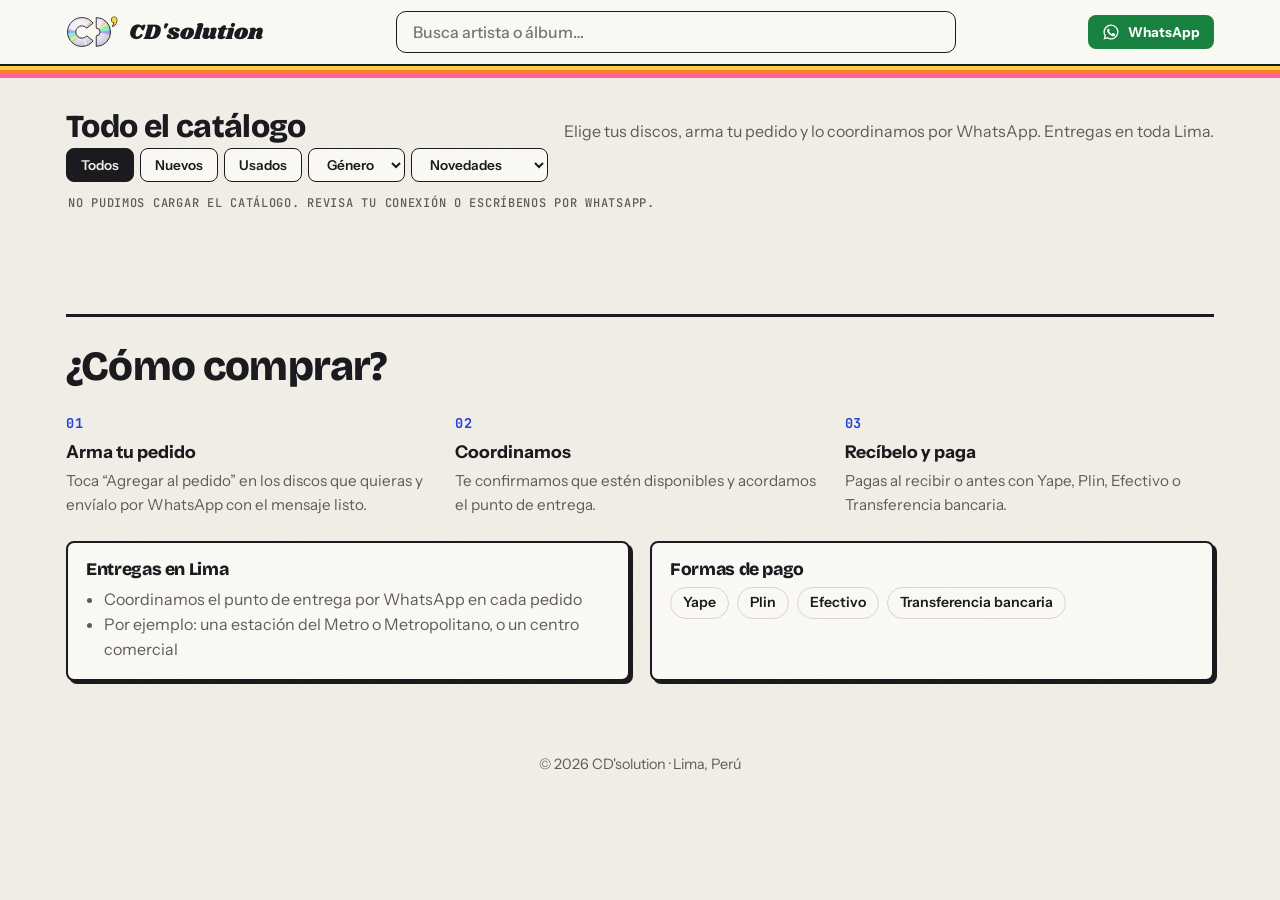
==== commit 32b683b8: "La tienda es de todos los géneros, no solo rock y pop" ====
--- a/index.html
+++ b/index.html
@@ -4,7 +4,7 @@
   <meta charset="utf-8">
   <meta name="viewport" content="width=device-width, initial-scale=1, viewport-fit=cover">
   <title>CD'solution · CDs en Lima</title>
-  <meta name="description" content="CDs nuevos y usados de rock y pop en Lima. Arma tu pedido y lo coordinamos por WhatsApp. Yape, Plin, efectivo o transferencia.">
+  <meta name="description" content="CDs nuevos y usados de todos los géneros en Lima. Arma tu pedido y lo coordinamos por WhatsApp. Yape, Plin, efectivo o transferencia.">
   <link rel="preconnect" href="https://fonts.googleapis.com">
   <link rel="preconnect" href="https://fonts.gstatic.com" crossorigin>
   <link href="https://fonts.googleapis.com/css2?family=Bricolage+Grotesque:opsz,wght@12..96,600;12..96,800&family=Shrikhand&family=Instrument+Sans:wght@400;500;600;700&family=JetBrains+Mono:wght@500;700&display=swap" rel="stylesheet">
